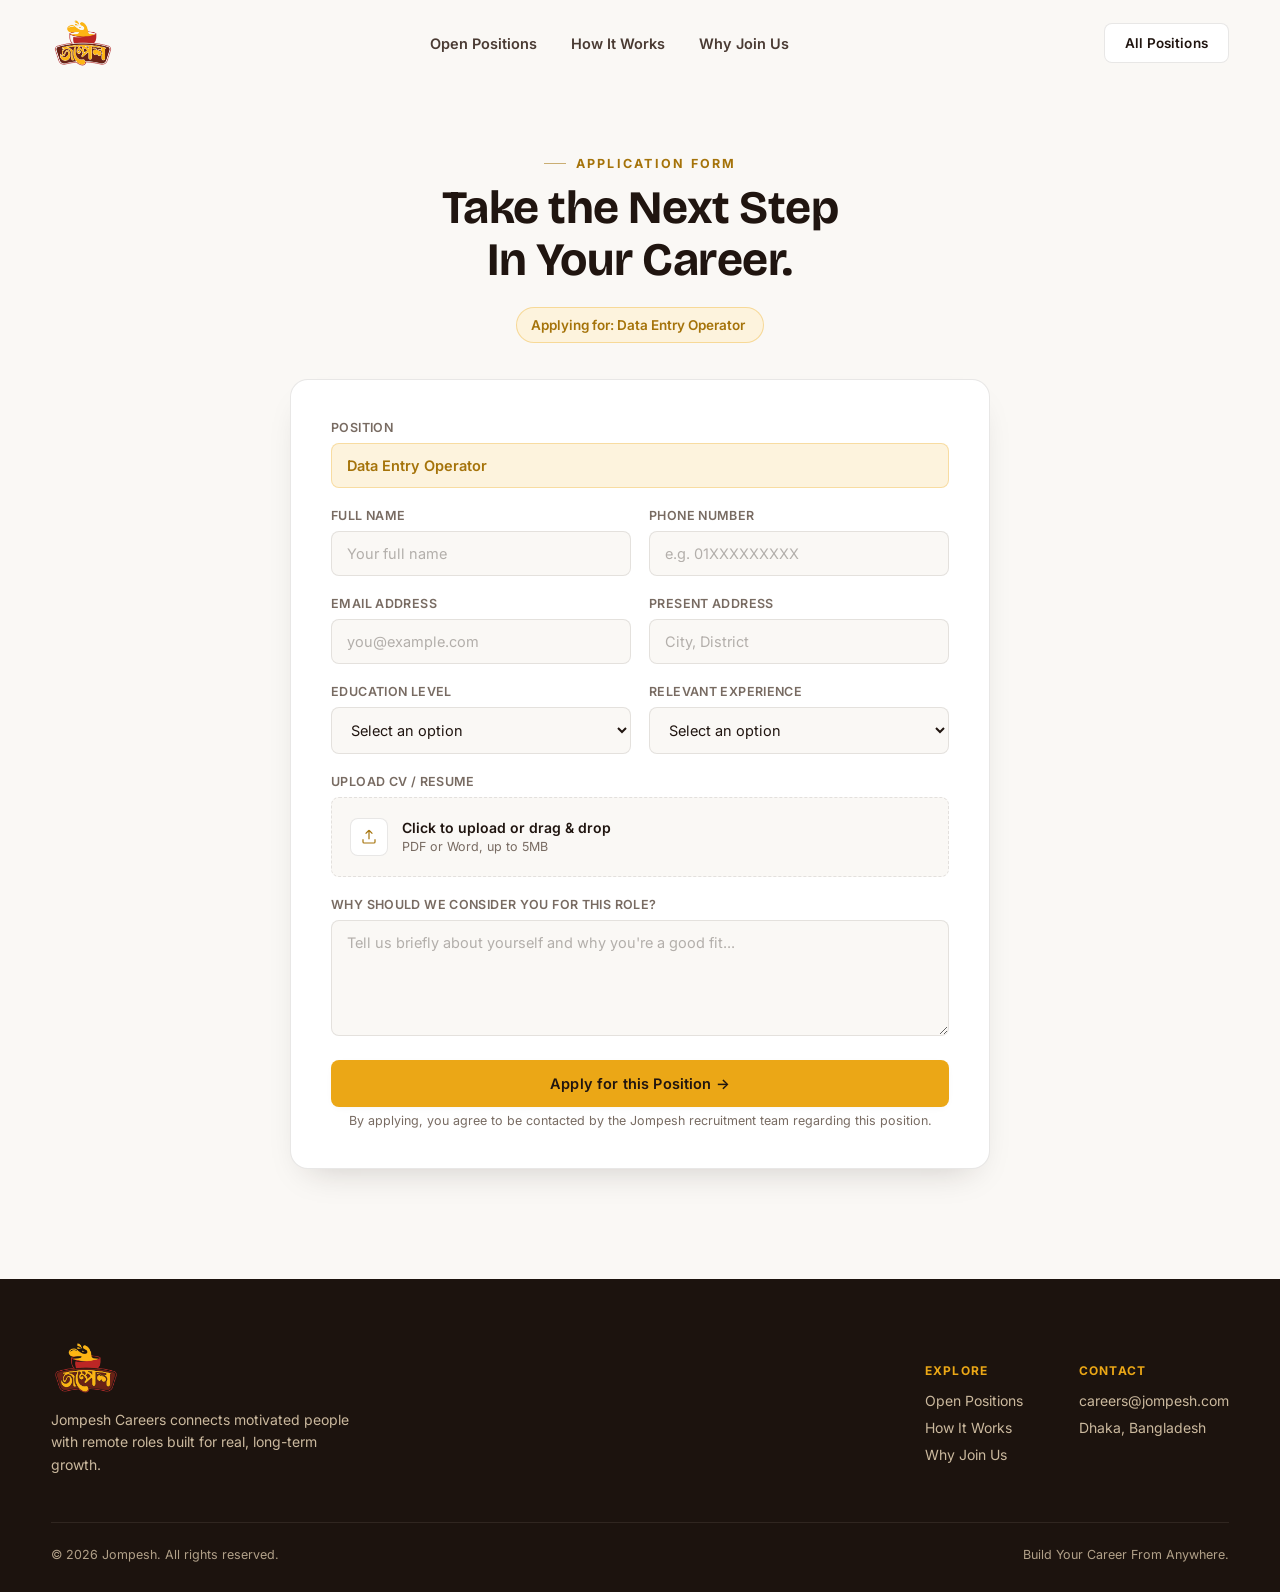
==== apply.html @ d36eb646 "Add files via upload" ====
<!DOCTYPE html>
<html lang="en">
<head>
<meta charset="UTF-8">
<meta name="viewport" content="width=device-width, initial-scale=1.0">
<title>Apply — Jompesh Careers</title>
<meta name="description" content="Submit your application for a remote position at Jompesh.">
<link rel="icon" href="assets/logo.png">
<link rel="preconnect" href="https://fonts.googleapis.com">
<link rel="stylesheet" href="styles.css">
</head>
<body>

<div class="scene-bg">
  <div class="glow-orb gold"></div>
  <div class="glow-orb burgundy"></div>
  <div class="glow-orb brown"></div>
</div>

<!-- NAVBAR -->
<header class="navbar" id="navbar">
  <div class="wrap">
    <a href="index.html" class="brand">
      <span class="logo-frame"><img src="assets/logo.png" alt="Jompesh"></span>
    </a>
    <nav class="nav-links">
      <a href="index.html#positions">Open Positions</a>
      <a href="index.html#how-it-works">How It Works</a>
      <a href="index.html#why-us">Why Join Us</a>
    </nav>
    <div class="nav-cta">
      <a href="index.html#positions" class="btn btn-ghost">All Positions</a>
    </div>
    <button class="hamburger" id="hamburgerBtn" aria-label="Open menu">
      <span></span><span></span><span></span>
    </button>
  </div>
</header>

<div class="mobile-menu" id="mobileMenu">
  <a href="index.html#positions">Open Positions</a>
  <a href="index.html#how-it-works">How It Works</a>
  <a href="index.html#why-us">Why Join Us</a>
</div>

<!-- APPLY HERO -->
<section class="apply-hero">
  <div class="wrap">
    <span class="eyebrow reveal">Application Form</span>
    <h1 class="reveal">Take the Next Step<br>In Your Career.</h1>
    <div class="applying-for reveal" id="applyingForLabel"><span class="dot"></span>Applying for: Data Entry Operator</div>
  </div>
</section>

<!-- FORM -->
<section>
  <div class="wrap">
    <form class="form-shell reveal" id="applyForm" novalidate>

      <div class="field readonly">
        <label for="positionField">Position</label>
        <input type="text" id="positionField" readonly>
      </div>

      <div class="form-row">
        <div class="field">
          <label for="fullName">Full Name</label>
          <input type="text" id="fullName" placeholder="Your full name" required>
          <span class="field-error">Please enter your full name.</span>
        </div>
        <div class="field">
          <label for="phone">Phone Number</label>
          <input type="tel" id="phone" placeholder="e.g. 01XXXXXXXXX" required>
          <span class="field-error">Please enter a valid phone number.</span>
        </div>
      </div>

      <div class="form-row">
        <div class="field">
          <label for="email">Email Address</label>
          <input type="email" id="email" placeholder="you@example.com" required>
          <span class="field-error">Please enter a valid email address.</span>
        </div>
        <div class="field">
          <label for="address">Present Address</label>
          <input type="text" id="address" placeholder="City, District" required>
          <span class="field-error">Please enter your address.</span>
        </div>
      </div>

      <div class="form-row">
        <div class="field">
          <label for="education">Education Level</label>
          <select id="education" required>
            <option value="">Select an option</option>
            <option>SSC</option>
            <option>HSC</option>
            <option>Bachelor's Degree</option>
            <option>Master's Degree</option>
            <option>Other</option>
          </select>
          <span class="field-error">Please select your education level.</span>
        </div>
        <div class="field">
          <label for="experience">Relevant Experience</label>
          <select id="experience" required>
            <option value="">Select an option</option>
            <option>No Experience</option>
            <option>Less than 1 Year</option>
            <option>1–2 Years</option>
            <option>2+ Years</option>
          </select>
          <span class="field-error">Please select your experience level.</span>
        </div>
      </div>

      <div class="field">
        <label for="resume">Upload CV / Resume</label>
        <div class="upload-zone" id="uploadZone">
          <input type="file" id="resume" name="resume" accept=".pdf,.doc,.docx" required>
          <div class="upload-zone-inner">
            <span class="upload-icon">
              <svg width="18" height="18" viewBox="0 0 24 24" fill="none" stroke="currentColor" stroke-width="1.6"><path d="M12 15V3M12 3L7.5 7.5M12 3l4.5 4.5"/><path d="M4 15v3.5A1.5 1.5 0 0 0 5.5 20h13a1.5 1.5 0 0 0 1.5-1.5V15"/></svg>
            </span>
            <div class="upload-copy">
              <span class="upload-title">Click to upload or drag &amp; drop</span>
              <span class="upload-hint">PDF or Word, up to 5MB</span>
            </div>
            <span class="upload-filename" id="resumeFileName"></span>
          </div>
        </div>
        <span class="field-error" id="resumeError">Please upload your CV as a PDF or Word file (max 5MB).</span>
      </div>

      <div class="field">
        <label for="message">Why should we consider you for this role?</label>
        <textarea id="message" placeholder="Tell us briefly about yourself and why you're a good fit..." required></textarea>
        <span class="field-error">Please share a short message.</span>
      </div>

      <button type="submit" class="btn btn-primary btn-block">Apply for this Position →</button>
      <p class="form-foot">By applying, you agree to be contacted by the Jompesh recruitment team regarding this position.</p>
    </form>
  </div>
</section>

<!-- FOOTER -->
<footer>
  <div class="wrap">
    <div class="footer-top">
      <div class="footer-brand">
        <span class="logo-frame"><img src="assets/logo.png" alt="Jompesh"></span>
        <p>Jompesh Careers connects motivated people with remote roles built for real, long-term growth.</p>
      </div>
      <div class="footer-cols">
        <div class="footer-col">
          <h5>Explore</h5>
          <a href="index.html#positions">Open Positions</a>
          <a href="index.html#how-it-works">How It Works</a>
          <a href="index.html#why-us">Why Join Us</a>
        </div>
        <div class="footer-col">
          <h5>Contact</h5>
          <p>careers@jompesh.com</p>
          <p>Dhaka, Bangladesh</p>
        </div>
      </div>
    </div>
    <div class="footer-bottom">
      <span>© 2026 Jompesh. All rights reserved.</span>
      <span>Build Your Career From Anywhere.</span>
    </div>
  </div>
</footer>

<script src="script.js"></script>
</body>
</html>
---- styles.css ----
/* ============================================================
   Jompesh Careers — Design Tokens
   ============================================================ */
@import url('https://fonts.googleapis.com/css2?family=Bricolage+Grotesque:opsz,wght@12..96,400;12..96,500;12..96,600;12..96,700;12..96,800&family=Inter:wght@400;500;600;700&display=swap');

:root{
  /* Core palette — restrained, drawn from the Jompesh logo */
  --gold: #eba716;
  --gold-deep: #a5730a;
  --gold-tint: #fdf3dd;
  --burgundy: #bc2625;
  --burgundy-deep: #8f1c1b;
  --ink: #201510;
  --ink-soft: #4a3b33;
  --muted: #786b62;
  --paper: #faf8f5;
  --surface: #ffffff;
  --line: rgba(32,21,16,.10);
  --line-soft: rgba(32,21,16,.06);
  --footer-bg: #1c130e;
  --footer-line: rgba(247,238,221,.10);
  --footer-text: #cbb99e;

  --font-display: 'Bricolage Grotesque', 'Inter', sans-serif;
  --font-body: 'Inter', sans-serif;

  --radius-sm: 8px;
  --radius-md: 12px;
  --radius-lg: 18px;

  --shadow-sm: 0 2px 10px -4px rgba(32,21,16,.08);
  --shadow-md: 0 16px 34px -18px rgba(32,21,16,.22);
  --shadow-lg: 0 30px 70px -30px rgba(32,21,16,.28);

  --ease: cubic-bezier(.22,1,.36,1);
}

*{ box-sizing: border-box; }
html{ scroll-behavior: smooth; }

body{
  margin: 0;
  background: var(--paper);
  color: var(--ink);
  font-family: var(--font-body);
  -webkit-font-smoothing: antialiased;
  overflow-x: hidden;
}

img{ max-width: 100%; display: block; }
a{ color: inherit; text-decoration: none; }
button{ font-family: inherit; cursor: pointer; }
ul{ list-style: none; margin: 0; padding: 0; }

::selection{ background: var(--gold); color: var(--ink); }

@media (prefers-reduced-motion: reduce){
  *{ animation-duration: 0.01ms !important; animation-iteration-count: 1 !important; transition-duration: 0.01ms !important; scroll-behavior: auto !important; }
}

/* ============================================================
   Ambient background — kept intentionally quiet
   ============================================================ */
.scene-bg{ display: none; }

/* ============================================================
   Layout helpers
   ============================================================ */
.wrap{
  width: min(1180px, 92%);
  margin-inline: auto;
}
section{ position: relative; }
.eyebrow{
  display: inline-flex;
  align-items: center;
  gap: 10px;
  font-family: var(--font-body);
  font-size: 12.5px;
  font-weight: 700;
  letter-spacing: .18em;
  text-transform: uppercase;
  color: var(--gold-deep);
}
.eyebrow::before{
  content: "";
  width: 22px; height: 1px;
  background: var(--gold-deep);
  opacity: .55;
}
h1,h2,h3,h4{
  font-family: var(--font-display);
  font-weight: 700;
  line-height: 1.12;
  margin: 0;
  letter-spacing: -.01em;
  color: var(--ink);
}
p{ margin: 0; }
.text-muted{ color: var(--muted); }

.reveal{
  opacity: 0;
  transform: translateY(14px);
  transition: opacity .6s var(--ease), transform .6s var(--ease);
}
.reveal.is-visible{ opacity: 1; transform: translateY(0); }

/* ============================================================
   Buttons
   ============================================================ */
.btn{
  position: relative;
  display: inline-flex;
  align-items: center;
  justify-content: center;
  gap: 10px;
  padding: 14px 26px;
  border-radius: var(--radius-sm);
  font-family: var(--font-body);
  font-weight: 600;
  font-size: 14.5px;
  letter-spacing: .01em;
  border: 1px solid transparent;
  transition: transform .3s var(--ease), box-shadow .3s var(--ease), background .3s var(--ease), border-color .3s var(--ease), color .3s var(--ease);
  white-space: nowrap;
}
.btn-primary{
  background: var(--gold);
  color: var(--ink);
  box-shadow: var(--shadow-sm);
}
.btn-primary:hover{
  background: var(--gold-deep);
  color: #fff;
  transform: translateY(-2px);
  box-shadow: var(--shadow-md);
}
.btn-ghost{
  background: var(--surface);
  color: var(--ink);
  border-color: var(--line);
}
.btn-ghost:hover{
  border-color: var(--ink);
  transform: translateY(-2px);
  box-shadow: var(--shadow-sm);
}
.btn-block{ width: 100%; }
.btn[disabled]{ opacity: .6; cursor: not-allowed; transform: none !important; }

/* ============================================================
   Navbar
   ============================================================ */
.navbar{
  position: fixed;
  top: 0; left: 0; right: 0;
  z-index: 100;
  padding: 20px 0;
  background: rgba(250,248,245,.9);
  backdrop-filter: blur(10px) saturate(140%);
  border-bottom: 1px solid transparent;
  transition: padding .35s var(--ease), border-color .35s var(--ease), box-shadow .35s var(--ease);
}
.navbar.scrolled{
  padding: 12px 0;
  border-bottom: 1px solid var(--line);
  box-shadow: var(--shadow-sm);
}
.navbar .wrap{
  display: flex;
  align-items: center;
  justify-content: space-between;
}
.brand{
  display: flex;
  align-items: center;
  gap: 12px;
}
.brand .logo-frame{
  display: flex;
  align-items: center;
}
.brand .logo-frame img{ height: 46px; width: auto; display: block; object-fit: contain; }

.nav-links{
  display: flex;
  align-items: center;
  gap: 34px;
}
.nav-links a{
  font-size: 14.5px;
  font-weight: 600;
  color: var(--ink-soft);
  transition: color .25s var(--ease);
  position: relative;
}
.nav-links a:hover{ color: var(--ink); }
.nav-cta{ display: flex; align-items: center; gap: 14px; }
.nav-cta .btn{ padding: 11px 20px; font-size: 13.5px; }

.hamburger{
  display: none;
  flex-direction: column;
  gap: 5px;
  background: none;
  border: none;
  padding: 8px;
}
.hamburger span{
  width: 22px; height: 2px;
  background: var(--ink);
  border-radius: 2px;
  transition: transform .3s var(--ease), opacity .3s var(--ease);
}
.mobile-menu{
  position: fixed;
  inset: 0;
  z-index: 99;
  background: rgba(250,248,245,.98);
  display: flex;
  flex-direction: column;
  align-items: center;
  justify-content: center;
  gap: 28px;
  opacity: 0;
  pointer-events: none;
  transition: opacity .3s var(--ease);
}
.mobile-menu.open{ opacity: 1; pointer-events: auto; }
.mobile-menu a{ font-size: 21px; font-weight: 700; font-family: var(--font-display); color: var(--ink); }
.mobile-menu .btn{ margin-top: 6px; }

/* ============================================================
   Hero
   ============================================================ */
.hero{
  min-height: 92svh;
  display: flex;
  align-items: center;
  padding: 140px 0 80px;
  position: relative;
}
.hero::before{
  content: "";
  position: absolute;
  top: -10%; left: 50%;
  width: 1100px; height: 640px;
  transform: translateX(-50%);
  background: radial-gradient(ellipse at center, rgba(235,167,22,.10), transparent 68%);
  pointer-events: none;
  z-index: -1;
}
.hero-inner{
  display: grid;
  place-items: center;
  text-align: center;
  gap: 24px;
}
.hero h1{
  font-size: clamp(2.4rem, 5.6vw, 4.4rem);
  max-width: 17ch;
}
.hero h1 .accent{ color: var(--gold-deep); }
.hero-sub{
  max-width: 56ch;
  font-size: 17px;
  line-height: 1.65;
  color: var(--muted);
}
.hero-actions{
  display: flex;
  gap: 14px;
  flex-wrap: wrap;
  justify-content: center;
  margin-top: 6px;
}
.hero-stats{
  display: flex;
  gap: 46px;
  margin-top: 44px;
  flex-wrap: wrap;
  justify-content: center;
}
.hero-stats .stat{ text-align: center; }
.hero-stats .stat b{
  display: block;
  font-family: var(--font-display);
  font-size: 24px;
  color: var(--ink);
}
.hero-stats .stat span{
  font-size: 12px;
  letter-spacing: .06em;
  text-transform: uppercase;
  color: var(--muted);
}
.scroll-cue{
  position: absolute;
  bottom: 26px; left: 50%;
  transform: translateX(-50%);
  width: 24px; height: 38px;
  border: 1.5px solid var(--line);
  border-radius: 20px;
  display: flex;
  justify-content: center;
  padding-top: 7px;
}
.scroll-cue::after{
  content: "";
  width: 4px; height: 8px;
  border-radius: 3px;
  background: var(--gold-deep);
  animation: scrollCue 1.8s ease-in-out infinite;
}
@keyframes scrollCue{
  0%{ opacity: 1; transform: translateY(0); }
  70%{ opacity: 0; transform: translateY(10px); }
  100%{ opacity: 0; transform: translateY(0); }
}

/* ============================================================
   Section heading
   ============================================================ */
.section-head{
  display: flex;
  align-items: flex-end;
  justify-content: space-between;
  gap: 30px;
  margin-bottom: 44px;
  flex-wrap: wrap;
}
.section-head h2{ font-size: clamp(1.8rem, 3.1vw, 2.5rem); margin-top: 12px; }
.section-head p{ max-width: 46ch; color: var(--muted); font-size: 15px; }
.section-pad{ padding: 96px 0; }

/* ============================================================
   Job cards
   ============================================================ */
.jobs-grid{
  display: grid;
  grid-template-columns: repeat(2, 1fr);
  gap: 22px;
}
.job-card{
  position: relative;
  border-radius: var(--radius-lg);
  padding: 30px 28px 28px;
  background: var(--surface);
  border: 1px solid var(--line);
  overflow: hidden;
  transition: transform .35s var(--ease), border-color .35s var(--ease), box-shadow .35s var(--ease);
}
.job-card:hover{
  transform: translateY(-4px);
  border-color: rgba(235,167,22,.4);
  box-shadow: var(--shadow-md);
}
.job-card.burgundy-accent:hover{ border-color: rgba(188,38,37,.4); }
.job-card-top{
  display: flex;
  align-items: center;
  justify-content: space-between;
  margin-bottom: 20px;
}
.badge{
  display: inline-flex;
  align-items: center;
  gap: 6px;
  font-size: 11px;
  font-weight: 700;
  letter-spacing: .1em;
  padding: 6px 12px;
  border-radius: 999px;
  background: var(--gold-tint);
  border: 1px solid rgba(235,167,22,.35);
  color: var(--gold-deep);
}
.badge::before{
  content: "";
  width: 6px; height: 6px;
  border-radius: 50%;
  background: var(--gold-deep);
}
.job-icon{
  width: 44px; height: 44px;
  border-radius: var(--radius-sm);
  display: grid;
  place-items: center;
  background: var(--paper);
  border: 1px solid var(--line);
  color: var(--ink-soft);
}
.job-card h3{
  font-size: 22px;
  margin-bottom: 6px;
}
.job-meta{
  display: flex;
  gap: 18px;
  flex-wrap: wrap;
  margin: 12px 0 16px;
  font-size: 13.5px;
  color: var(--muted);
}
.job-meta span{ display: flex; align-items: center; gap: 7px; }
.job-meta strong{ color: var(--ink); }
.job-desc{
  font-size: 14.5px;
  line-height: 1.62;
  color: var(--muted);
  margin-bottom: 22px;
}
.job-card-actions{
  display: flex;
  gap: 12px;
}
.job-card-actions .btn{ padding: 12px 18px; font-size: 13.5px; flex: 1; }

/* ============================================================
   Why join us
   ============================================================ */
.why-grid{
  display: grid;
  grid-template-columns: repeat(4, 1fr);
  gap: 20px;
}
.why-card{
  padding: 28px 22px;
  border-radius: var(--radius-md);
  background: var(--surface);
  border: 1px solid var(--line);
  transition: border-color .3s var(--ease), transform .3s var(--ease), box-shadow .3s var(--ease);
}
.why-card:hover{
  transform: translateY(-4px);
  border-color: rgba(235,167,22,.4);
  box-shadow: var(--shadow-sm);
}
.why-icon{
  width: 38px; height: 38px;
  margin-bottom: 18px;
  color: var(--gold-deep);
}
.why-card h4{ font-size: 16px; margin-bottom: 8px; letter-spacing: .01em; }
.why-card p{ font-size: 13.5px; color: var(--muted); line-height: 1.6; }

/* ============================================================
   Process timeline
   ============================================================ */
.timeline{
  display: grid;
  grid-template-columns: repeat(4, 1fr);
  gap: 0;
  position: relative;
  margin-top: 26px;
}
.timeline::before{
  content: "";
  position: absolute;
  top: 25px; left: 6%; right: 6%;
  height: 1px;
  background: var(--line);
}
.tl-step{
  padding: 0 18px;
  text-align: left;
  position: relative;
}
.tl-num{
  width: 52px; height: 52px;
  border-radius: 50%;
  display: grid;
  place-items: center;
  font-family: var(--font-display);
  font-weight: 700;
  font-size: 17px;
  color: var(--ink);
  background: var(--gold);
  box-shadow: 0 0 0 6px var(--paper);
  margin-bottom: 20px;
  position: relative;
  z-index: 2;
}
.tl-step h4{ font-size: 16px; margin-bottom: 8px; }
.tl-step p{ font-size: 13.5px; color: var(--muted); line-height: 1.6; }

/* ============================================================
   Footer
   ============================================================ */
footer{
  padding: 64px 0 30px;
  margin-top: 30px;
  background: var(--footer-bg);
  color: var(--footer-text);
}
.footer-top{
  display: flex;
  justify-content: space-between;
  gap: 40px;
  flex-wrap: wrap;
  margin-bottom: 46px;
}
.footer-brand .logo-frame{
  display: inline-flex;
  margin-bottom: 16px;
}
.footer-brand .logo-frame img{ height: 50px; width: auto; object-fit: contain; }
.footer-brand p{ color: var(--footer-text); font-size: 14px; max-width: 34ch; line-height: 1.6; }
.footer-cols{ display: flex; gap: 56px; flex-wrap: wrap; }
.footer-col h5{
  font-size: 12px;
  letter-spacing: .1em;
  text-transform: uppercase;
  color: var(--gold);
  margin-bottom: 14px;
  font-weight: 700;
}
.footer-col a, .footer-col p{
  display: block;
  font-size: 14px;
  color: var(--footer-text);
  margin-bottom: 10px;
  transition: color .25s var(--ease);
}
.footer-col a:hover{ color: var(--gold); }
.footer-bottom{
  display: flex;
  justify-content: space-between;
  gap: 16px;
  flex-wrap: wrap;
  padding-top: 24px;
  border-top: 1px solid var(--footer-line);
  font-size: 12.5px;
  color: var(--footer-text);
  opacity: .85;
}

/* ============================================================
   Job details modal
   ============================================================ */
.modal-overlay{
  position: fixed;
  inset: 0;
  z-index: 200;
  background: rgba(20,13,9,.5);
  backdrop-filter: blur(4px);
  display: flex;
  align-items: flex-start;
  justify-content: center;
  padding: 5vh 20px;
  opacity: 0;
  pointer-events: none;
  transition: opacity .3s var(--ease);
  overflow-y: auto;
}
.modal-overlay.open{ opacity: 1; pointer-events: auto; }
.modal-panel{
  width: min(740px, 100%);
  border-radius: var(--radius-lg);
  background: var(--surface);
  border: 1px solid var(--line);
  box-shadow: var(--shadow-lg);
  position: relative;
  overflow: hidden;
  transform: translateY(20px) scale(.98);
  transition: transform .4s var(--ease);
  margin-bottom: 5vh;
}
.modal-overlay.open .modal-panel{ transform: translateY(0) scale(1); }
.modal-close{
  position: absolute;
  top: 20px; right: 20px;
  width: 36px; height: 36px;
  border-radius: 50%;
  border: 1px solid var(--line);
  background: var(--paper);
  color: var(--ink);
  display: grid;
  place-items: center;
  z-index: 3;
  transition: border-color .25s var(--ease), transform .25s var(--ease);
}
.modal-close:hover{ border-color: var(--ink); transform: rotate(90deg); }
.modal-body{ position: relative; z-index: 1; padding: 44px 40px 40px; }
.modal-body .eyebrow{ margin-bottom: 14px; }
.modal-body h2{ font-size: clamp(1.6rem, 3.2vw, 2.1rem); margin-bottom: 24px; max-width: 22ch; }
.info-grid{
  display: grid;
  grid-template-columns: repeat(3, 1fr);
  gap: 12px;
  margin-bottom: 32px;
}
.info-card{
  padding: 15px 16px;
  border-radius: var(--radius-sm);
  background: var(--paper);
  border: 1px solid var(--line);
}
.info-card span{
  display: block;
  font-size: 11px;
  letter-spacing: .06em;
  text-transform: uppercase;
  color: var(--muted);
  margin-bottom: 6px;
}
.info-card b{ font-size: 14.5px; font-family: var(--font-display); color: var(--ink); }
.modal-desc h4{
  font-size: 12.5px;
  letter-spacing: .08em;
  text-transform: uppercase;
  color: var(--gold-deep);
  margin: 24px 0 12px;
}
.modal-desc p{ font-size: 14.5px; line-height: 1.72; color: var(--ink-soft); margin-bottom: 6px; }
.modal-desc ul{ margin-top: 6px; }
.modal-desc li{
  font-size: 14.5px;
  line-height: 1.7;
  color: var(--ink-soft);
  padding-left: 20px;
  position: relative;
  margin-bottom: 8px;
}
.modal-desc li::before{
  content: "";
  position: absolute; left: 0; top: 9px;
  width: 6px; height: 6px;
  border-radius: 50%;
  background: var(--gold);
}
.modal-apply{
  margin-top: 32px;
  width: 100%;
  padding: 17px;
  font-size: 15px;
}

body.modal-locked{ overflow: hidden; }

/* ============================================================
   Application form page
   ============================================================ */
.apply-hero{ padding: 148px 0 36px; text-align: center; }
.apply-hero h1{ font-size: clamp(2rem, 4.1vw, 2.9rem); margin-top: 12px; }
.applying-for{
  display: inline-flex;
  align-items: center;
  gap: 10px;
  margin-top: 20px;
  padding: 9px 18px 9px 14px;
  border-radius: 999px;
  background: var(--gold-tint);
  border: 1px solid rgba(235,167,22,.35);
  font-size: 13.5px;
  font-weight: 600;
  color: var(--gold-deep);
}
.applying-for .dot{
  width: 7px; height: 7px; border-radius: 50%; background: var(--gold-deep);
}

.form-shell{
  max-width: 700px;
  margin: 0 auto 110px;
  padding: 40px;
  border-radius: var(--radius-lg);
  background: var(--surface);
  border: 1px solid var(--line);
  box-shadow: var(--shadow-md);
}
.form-row{ display: grid; grid-template-columns: 1fr 1fr; gap: 18px; }
.field{ margin-bottom: 20px; }
.field label{
  display: block;
  font-size: 12.5px;
  font-weight: 600;
  letter-spacing: .03em;
  text-transform: uppercase;
  color: var(--muted);
  margin-bottom: 8px;
}
.field input,
.field select,
.field textarea{
  width: 100%;
  padding: 13px 15px;
  border-radius: var(--radius-sm);
  border: 1px solid var(--line);
  background: var(--paper);
  color: var(--ink);
  font-family: var(--font-body);
  font-size: 14.5px;
  transition: border-color .25s var(--ease), box-shadow .25s var(--ease), background .25s var(--ease);
}
.field input::placeholder, .field textarea::placeholder{ color: rgba(32,21,16,.32); }
.field input:focus, .field select:focus, .field textarea:focus{
  outline: none;
  border-color: var(--gold-deep);
  background: var(--surface);
  box-shadow: 0 0 0 3px rgba(235,167,22,.16);
}
.field textarea{ resize: vertical; min-height: 116px; }
.field.readonly input{
  color: var(--gold-deep);
  font-weight: 600;
  background: var(--gold-tint);
  border-color: rgba(235,167,22,.3);
  cursor: not-allowed;
}
.field-error{
  display: none;
  font-size: 12.5px;
  color: var(--burgundy);
  margin-top: 7px;
  font-weight: 600;
}

/* ============================================================
   CV / resume upload
   ============================================================ */
.upload-zone{
  position: relative;
  border: 1.5px dashed var(--line);
  border-radius: var(--radius-sm);
  background: var(--paper);
  padding: 20px 18px;
  transition: border-color .25s var(--ease), background .25s var(--ease), box-shadow .25s var(--ease);
}
.upload-zone:hover{ border-color: var(--gold-deep); }
.upload-zone.dragover{
  border-color: var(--gold-deep);
  background: var(--gold-tint);
  box-shadow: 0 0 0 3px rgba(235,167,22,.16);
}
.upload-zone.has-file{
  border-style: solid;
  border-color: rgba(235,167,22,.4);
  background: var(--surface);
}
.upload-zone input[type="file"]{
  position: absolute;
  inset: 0;
  width: 100%;
  height: 100%;
  opacity: 0;
  cursor: pointer;
}
.upload-zone-inner{
  display: flex;
  align-items: center;
  gap: 14px;
  pointer-events: none;
}
.upload-icon{
  flex-shrink: 0;
  width: 38px; height: 38px;
  border-radius: var(--radius-sm);
  display: grid;
  place-items: center;
  background: var(--surface);
  border: 1px solid var(--line);
  color: var(--gold-deep);
}
.upload-zone.has-file .upload-icon{ background: var(--gold-tint); border-color: rgba(235,167,22,.35); }
.upload-copy{
  display: flex;
  flex-direction: column;
  gap: 3px;
  min-width: 0;
}
.upload-title{ font-size: 14px; font-weight: 600; color: var(--ink); }
.upload-hint{ font-size: 12.5px; color: var(--muted); }
.upload-filename{
  margin-left: auto;
  max-width: 46%;
  font-size: 13px;
  font-weight: 600;
  color: var(--gold-deep);
  white-space: nowrap;
  overflow: hidden;
  text-overflow: ellipsis;
}
.field.invalid .upload-zone{
  border-style: solid;
  border-color: var(--burgundy);
  box-shadow: 0 0 0 3px rgba(188,38,37,.14);
}
.field.invalid input, .field.invalid select, .field.invalid textarea{
  border-color: var(--burgundy);
  box-shadow: 0 0 0 3px rgba(188,38,37,.14);
}
.field.invalid .field-error{ display: block; }
.form-foot{
  margin-top: 6px;
  font-size: 12.5px;
  color: var(--muted);
  text-align: center;
}
.form-foot a{ color: var(--gold-deep); font-weight: 600; }

/* ============================================================
   Responsive
   ============================================================ */
@media (max-width: 980px){
  .jobs-grid{ grid-template-columns: 1fr; }
  .why-grid{ grid-template-columns: repeat(2, 1fr); }
  .timeline{ grid-template-columns: 1fr; gap: 30px; }
  .timeline::before{ display: none; }
  .info-grid{ grid-template-columns: repeat(2, 1fr); }
}
@media (max-width: 760px){
  .nav-links, .nav-cta .btn-ghost{ display: none; }
  .hamburger{ display: flex; }
  .why-grid{ grid-template-columns: 1fr; }
  .form-row{ grid-template-columns: 1fr; }
  .modal-body{ padding: 32px 20px 26px; }
  .info-grid{ grid-template-columns: 1fr 1fr; }
  .form-shell{ padding: 26px 20px; }
  .footer-top{ flex-direction: column; }
  .footer-cols{ gap: 32px; }
  .brand .logo-frame img{ height: 38px; }
}
@media (max-width: 420px){
  .brand .logo-frame img{ height: 34px; }
  .hero-stats{ gap: 30px; }
}
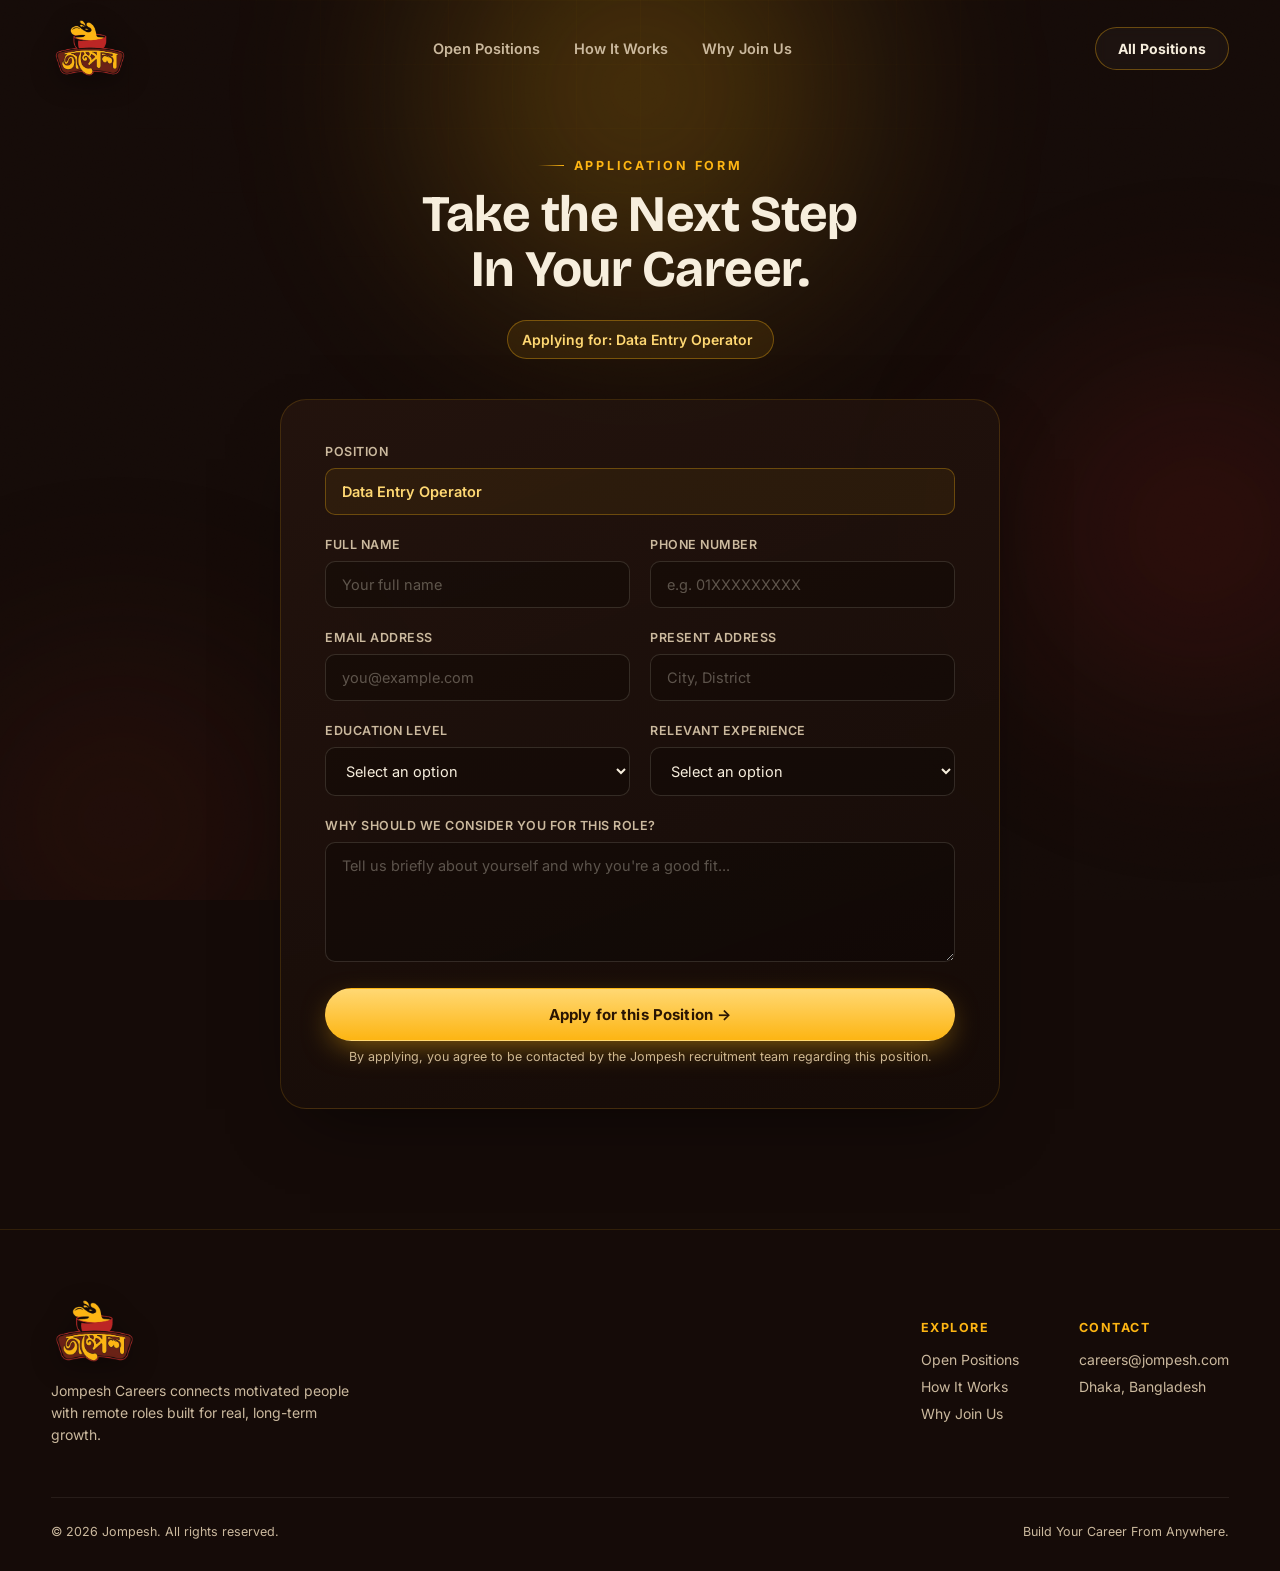
==== commit f945ffc8: "Add files via upload" ====
--- a/apply.html
+++ b/apply.html
@@ -115,24 +115,6 @@
       </div>
 
       <div class="field">
-        <label for="resume">Upload CV / Resume</label>
-        <div class="upload-zone" id="uploadZone">
-          <input type="file" id="resume" name="resume" accept=".pdf,.doc,.docx" required>
-          <div class="upload-zone-inner">
-            <span class="upload-icon">
-              <svg width="18" height="18" viewBox="0 0 24 24" fill="none" stroke="currentColor" stroke-width="1.6"><path d="M12 15V3M12 3L7.5 7.5M12 3l4.5 4.5"/><path d="M4 15v3.5A1.5 1.5 0 0 0 5.5 20h13a1.5 1.5 0 0 0 1.5-1.5V15"/></svg>
-            </span>
-            <div class="upload-copy">
-              <span class="upload-title">Click to upload or drag &amp; drop</span>
-              <span class="upload-hint">PDF or Word, up to 5MB</span>
-            </div>
-            <span class="upload-filename" id="resumeFileName"></span>
-          </div>
-        </div>
-        <span class="field-error" id="resumeError">Please upload your CV as a PDF or Word file (max 5MB).</span>
-      </div>
-
-      <div class="field">
         <label for="message">Why should we consider you for this role?</label>
         <textarea id="message" placeholder="Tell us briefly about yourself and why you're a good fit..." required></textarea>
         <span class="field-error">Please share a short message.</span>
--- a/styles.css
+++ b/styles.css
@@ -4,33 +4,25 @@
 @import url('https://fonts.googleapis.com/css2?family=Bricolage+Grotesque:opsz,wght@12..96,400;12..96,500;12..96,600;12..96,700;12..96,800&family=Inter:wght@400;500;600;700&display=swap');
 
 :root{
-  /* Core palette — restrained, drawn from the Jompesh logo */
-  --gold: #eba716;
-  --gold-deep: #a5730a;
-  --gold-tint: #fdf3dd;
+  /* Core palette — sampled directly from the Jompesh logo */
+  --gold: #fdb513;
+  --gold-soft: #ffd873;
+  --gold-dim: #b9860f;
   --burgundy: #bc2625;
-  --burgundy-deep: #8f1c1b;
-  --ink: #201510;
-  --ink-soft: #4a3b33;
-  --muted: #786b62;
-  --paper: #faf8f5;
-  --surface: #ffffff;
-  --line: rgba(32,21,16,.10);
-  --line-soft: rgba(32,21,16,.06);
-  --footer-bg: #1c130e;
-  --footer-line: rgba(247,238,221,.10);
-  --footer-text: #cbb99e;
+  --burgundy-soft: #e0524f;
+  --brown: #6a2216;
+  --brown-deep: #4a1810;
+  --near-black: #150b08;
+  --near-black-2: #1c100a;
+  --cream: #f7eedd;
+  --cream-dim: #cbb99e;
 
   --font-display: 'Bricolage Grotesque', 'Inter', sans-serif;
   --font-body: 'Inter', sans-serif;
 
-  --radius-sm: 8px;
-  --radius-md: 12px;
-  --radius-lg: 18px;
-
-  --shadow-sm: 0 2px 10px -4px rgba(32,21,16,.08);
-  --shadow-md: 0 16px 34px -18px rgba(32,21,16,.22);
-  --shadow-lg: 0 30px 70px -30px rgba(32,21,16,.28);
+  --radius-sm: 10px;
+  --radius-md: 16px;
+  --radius-lg: 26px;
 
   --ease: cubic-bezier(.22,1,.36,1);
 }
@@ -40,8 +32,8 @@
 
 body{
   margin: 0;
-  background: var(--paper);
-  color: var(--ink);
+  background: var(--near-black);
+  color: var(--cream);
   font-family: var(--font-body);
   -webkit-font-smoothing: antialiased;
   overflow-x: hidden;
@@ -52,16 +44,82 @@
 button{ font-family: inherit; cursor: pointer; }
 ul{ list-style: none; margin: 0; padding: 0; }
 
-::selection{ background: var(--gold); color: var(--ink); }
+::selection{ background: var(--gold); color: var(--near-black); }
 
 @media (prefers-reduced-motion: reduce){
   *{ animation-duration: 0.01ms !important; animation-iteration-count: 1 !important; transition-duration: 0.01ms !important; scroll-behavior: auto !important; }
 }
 
 /* ============================================================
-   Ambient background — kept intentionally quiet
-   ============================================================ */
-.scene-bg{ display: none; }
+   Ambient cinematic background — shared across the site
+   ============================================================ */
+.scene-bg{
+  position: fixed;
+  inset: 0;
+  z-index: -3;
+  background: var(--near-black);
+  overflow: hidden;
+}
+.scene-bg::before{
+  /* grain */
+  content: "";
+  position: absolute;
+  inset: -20%;
+  opacity: .05;
+  mix-blend-mode: overlay;
+  background-image: url("data:image/svg+xml;utf8,<svg xmlns='http://www.w3.org/2000/svg' width='160' height='160'><filter id='n'><feTurbulence type='fractalNoise' baseFrequency='0.9' numOctaves='2' stitchTiles='stitch'/></filter><rect width='100%25' height='100%25' filter='url(%23n)'/></svg>");
+  background-size: 220px;
+}
+.scene-bg::after{
+  content: "";
+  position: absolute;
+  inset: 0;
+  background-image:
+    linear-gradient(rgba(253,181,19,.05) 1px, transparent 1px),
+    linear-gradient(90deg, rgba(253,181,19,.05) 1px, transparent 1px);
+  background-size: 64px 64px;
+  -webkit-mask-image: radial-gradient(ellipse 70% 55% at 50% 0%, #000 0%, transparent 70%);
+          mask-image: radial-gradient(ellipse 70% 55% at 50% 0%, #000 0%, transparent 70%);
+  opacity: .5;
+}
+.glow-orb{
+  position: absolute;
+  border-radius: 50%;
+  filter: blur(90px);
+  opacity: .55;
+  will-change: transform;
+}
+.glow-orb.gold{
+  width: 620px; height: 620px;
+  top: -220px; left: 50%;
+  transform: translateX(-50%);
+  background: radial-gradient(circle, rgba(253,181,19,.55), transparent 70%);
+  animation: driftGold 22s ease-in-out infinite;
+}
+.glow-orb.burgundy{
+  width: 520px; height: 520px;
+  top: 30%; right: -180px;
+  background: radial-gradient(circle, rgba(188,38,37,.4), transparent 70%);
+  animation: driftBurgundy 26s ease-in-out infinite;
+}
+.glow-orb.brown{
+  width: 480px; height: 480px;
+  bottom: -160px; left: -120px;
+  background: radial-gradient(circle, rgba(106,34,22,.5), transparent 70%);
+  animation: driftBrown 30s ease-in-out infinite;
+}
+@keyframes driftGold{
+  0%,100%{ transform: translate(-50%,0) scale(1); }
+  50%{ transform: translate(-46%,40px) scale(1.08); }
+}
+@keyframes driftBurgundy{
+  0%,100%{ transform: translate(0,0) scale(1); }
+  50%{ transform: translate(-30px,-30px) scale(1.06); }
+}
+@keyframes driftBrown{
+  0%,100%{ transform: translate(0,0) scale(1); }
+  50%{ transform: translate(30px,-20px) scale(1.05); }
+}
 
 /* ============================================================
    Layout helpers
@@ -78,31 +136,29 @@
   font-family: var(--font-body);
   font-size: 12.5px;
   font-weight: 700;
-  letter-spacing: .18em;
+  letter-spacing: .22em;
   text-transform: uppercase;
-  color: var(--gold-deep);
+  color: var(--gold);
 }
 .eyebrow::before{
   content: "";
-  width: 22px; height: 1px;
-  background: var(--gold-deep);
-  opacity: .55;
+  width: 26px; height: 1px;
+  background: linear-gradient(90deg, transparent, var(--gold));
 }
 h1,h2,h3,h4{
   font-family: var(--font-display);
   font-weight: 700;
-  line-height: 1.12;
+  line-height: 1.08;
   margin: 0;
   letter-spacing: -.01em;
-  color: var(--ink);
 }
 p{ margin: 0; }
-.text-muted{ color: var(--muted); }
+.text-muted{ color: var(--cream-dim); }
 
 .reveal{
   opacity: 0;
-  transform: translateY(14px);
-  transition: opacity .6s var(--ease), transform .6s var(--ease);
+  transform: translateY(26px);
+  transition: opacity .9s var(--ease), transform .9s var(--ease);
 }
 .reveal.is-visible{ opacity: 1; transform: translateY(0); }
 
@@ -115,36 +171,35 @@
   align-items: center;
   justify-content: center;
   gap: 10px;
-  padding: 14px 26px;
-  border-radius: var(--radius-sm);
+  padding: 16px 30px;
+  border-radius: 999px;
   font-family: var(--font-body);
-  font-weight: 600;
-  font-size: 14.5px;
+  font-weight: 700;
+  font-size: 15px;
   letter-spacing: .01em;
   border: 1px solid transparent;
-  transition: transform .3s var(--ease), box-shadow .3s var(--ease), background .3s var(--ease), border-color .3s var(--ease), color .3s var(--ease);
+  transition: transform .35s var(--ease), box-shadow .35s var(--ease), background .35s var(--ease), border-color .35s var(--ease);
   white-space: nowrap;
 }
 .btn-primary{
-  background: var(--gold);
-  color: var(--ink);
-  box-shadow: var(--shadow-sm);
+  background: linear-gradient(180deg, var(--gold-soft), var(--gold));
+  color: #2a1503;
+  box-shadow: 0 10px 30px -8px rgba(253,181,19,.55);
 }
 .btn-primary:hover{
-  background: var(--gold-deep);
-  color: #fff;
-  transform: translateY(-2px);
-  box-shadow: var(--shadow-md);
+  transform: translateY(-3px);
+  box-shadow: 0 16px 38px -8px rgba(253,181,19,.75);
 }
 .btn-ghost{
-  background: var(--surface);
-  color: var(--ink);
-  border-color: var(--line);
+  background: rgba(255,255,255,.03);
+  color: var(--cream);
+  border-color: rgba(253,181,19,.35);
+  backdrop-filter: blur(6px);
 }
 .btn-ghost:hover{
-  border-color: var(--ink);
-  transform: translateY(-2px);
-  box-shadow: var(--shadow-sm);
+  transform: translateY(-3px);
+  border-color: var(--gold);
+  background: rgba(253,181,19,.08);
 }
 .btn-block{ width: 100%; }
 .btn[disabled]{ opacity: .6; cursor: not-allowed; transform: none !important; }
@@ -157,15 +212,14 @@
   top: 0; left: 0; right: 0;
   z-index: 100;
   padding: 20px 0;
-  background: rgba(250,248,245,.9);
-  backdrop-filter: blur(10px) saturate(140%);
+  transition: background .4s var(--ease), padding .4s var(--ease), border-color .4s var(--ease), backdrop-filter .4s var(--ease);
   border-bottom: 1px solid transparent;
-  transition: padding .35s var(--ease), border-color .35s var(--ease), box-shadow .35s var(--ease);
 }
 .navbar.scrolled{
   padding: 12px 0;
-  border-bottom: 1px solid var(--line);
-  box-shadow: var(--shadow-sm);
+  background: rgba(21,11,8,.78);
+  backdrop-filter: blur(16px) saturate(140%);
+  border-bottom: 1px solid rgba(253,181,19,.14);
 }
 .navbar .wrap{
   display: flex;
@@ -179,9 +233,9 @@
 }
 .brand .logo-frame{
   display: flex;
-  align-items: center;
-}
-.brand .logo-frame img{ height: 46px; width: auto; display: block; object-fit: contain; }
+  filter: drop-shadow(0 6px 14px rgba(0,0,0,.45));
+}
+.brand .logo-frame img{ height: 56px; width: auto; display: block; }
 
 .nav-links{
   display: flex;
@@ -191,13 +245,13 @@
 .nav-links a{
   font-size: 14.5px;
   font-weight: 600;
-  color: var(--ink-soft);
+  color: var(--cream-dim);
   transition: color .25s var(--ease);
   position: relative;
 }
-.nav-links a:hover{ color: var(--ink); }
-.nav-cta{ display: flex; align-items: center; gap: 14px; }
-.nav-cta .btn{ padding: 11px 20px; font-size: 13.5px; }
+.nav-links a:hover{ color: var(--cream); }
+.nav-cta{ display: flex; align-items: center; gap: 16px; }
+.nav-cta .btn{ padding: 12px 22px; font-size: 14px; }
 
 .hamburger{
   display: none;
@@ -209,7 +263,7 @@
 }
 .hamburger span{
   width: 22px; height: 2px;
-  background: var(--ink);
+  background: var(--cream);
   border-radius: 2px;
   transition: transform .3s var(--ease), opacity .3s var(--ease);
 }
@@ -217,68 +271,62 @@
   position: fixed;
   inset: 0;
   z-index: 99;
-  background: rgba(250,248,245,.98);
+  background: rgba(15,9,6,.98);
   display: flex;
   flex-direction: column;
   align-items: center;
   justify-content: center;
-  gap: 28px;
+  gap: 30px;
   opacity: 0;
   pointer-events: none;
-  transition: opacity .3s var(--ease);
+  transition: opacity .35s var(--ease);
 }
 .mobile-menu.open{ opacity: 1; pointer-events: auto; }
-.mobile-menu a{ font-size: 21px; font-weight: 700; font-family: var(--font-display); color: var(--ink); }
-.mobile-menu .btn{ margin-top: 6px; }
+.mobile-menu a{ font-size: 22px; font-weight: 700; font-family: var(--font-display); }
+.mobile-menu .btn{ margin-top: 10px; }
 
 /* ============================================================
    Hero
    ============================================================ */
 .hero{
-  min-height: 92svh;
-  display: flex;
-  align-items: center;
-  padding: 140px 0 80px;
-  position: relative;
-}
-.hero::before{
-  content: "";
-  position: absolute;
-  top: -10%; left: 50%;
-  width: 1100px; height: 640px;
-  transform: translateX(-50%);
-  background: radial-gradient(ellipse at center, rgba(235,167,22,.10), transparent 68%);
-  pointer-events: none;
-  z-index: -1;
+  min-height: 100svh;
+  display: flex;
+  align-items: center;
+  padding: 140px 0 90px;
 }
 .hero-inner{
   display: grid;
   place-items: center;
   text-align: center;
-  gap: 24px;
+  gap: 26px;
 }
 .hero h1{
-  font-size: clamp(2.4rem, 5.6vw, 4.4rem);
-  max-width: 17ch;
-}
-.hero h1 .accent{ color: var(--gold-deep); }
+  font-size: clamp(2.6rem, 6.4vw, 5.1rem);
+  max-width: 16ch;
+}
+.hero h1 .accent{
+  background: linear-gradient(100deg, var(--gold-soft), var(--gold) 45%, var(--burgundy-soft));
+  -webkit-background-clip: text;
+  background-clip: text;
+  color: transparent;
+}
 .hero-sub{
   max-width: 56ch;
-  font-size: 17px;
+  font-size: 17.5px;
   line-height: 1.65;
-  color: var(--muted);
+  color: var(--cream-dim);
 }
 .hero-actions{
   display: flex;
-  gap: 14px;
+  gap: 16px;
   flex-wrap: wrap;
   justify-content: center;
-  margin-top: 6px;
+  margin-top: 8px;
 }
 .hero-stats{
   display: flex;
   gap: 46px;
-  margin-top: 44px;
+  margin-top: 48px;
   flex-wrap: wrap;
   justify-content: center;
 }
@@ -286,36 +334,36 @@
 .hero-stats .stat b{
   display: block;
   font-family: var(--font-display);
-  font-size: 24px;
-  color: var(--ink);
+  font-size: 26px;
+  color: var(--gold);
 }
 .hero-stats .stat span{
-  font-size: 12px;
+  font-size: 12.5px;
   letter-spacing: .06em;
   text-transform: uppercase;
-  color: var(--muted);
+  color: var(--cream-dim);
 }
 .scroll-cue{
   position: absolute;
   bottom: 26px; left: 50%;
   transform: translateX(-50%);
-  width: 24px; height: 38px;
-  border: 1.5px solid var(--line);
+  width: 26px; height: 42px;
+  border: 1.5px solid rgba(247,238,221,.35);
   border-radius: 20px;
   display: flex;
   justify-content: center;
-  padding-top: 7px;
+  padding-top: 8px;
 }
 .scroll-cue::after{
   content: "";
   width: 4px; height: 8px;
   border-radius: 3px;
-  background: var(--gold-deep);
+  background: var(--gold);
   animation: scrollCue 1.8s ease-in-out infinite;
 }
 @keyframes scrollCue{
   0%{ opacity: 1; transform: translateY(0); }
-  70%{ opacity: 0; transform: translateY(10px); }
+  70%{ opacity: 0; transform: translateY(12px); }
   100%{ opacity: 0; transform: translateY(0); }
 }
 
@@ -327,12 +375,12 @@
   align-items: flex-end;
   justify-content: space-between;
   gap: 30px;
-  margin-bottom: 44px;
+  margin-bottom: 46px;
   flex-wrap: wrap;
 }
-.section-head h2{ font-size: clamp(1.8rem, 3.1vw, 2.5rem); margin-top: 12px; }
-.section-head p{ max-width: 46ch; color: var(--muted); font-size: 15px; }
-.section-pad{ padding: 96px 0; }
+.section-head h2{ font-size: clamp(1.9rem, 3.4vw, 2.7rem); margin-top: 14px; }
+.section-head p{ max-width: 46ch; color: var(--cream-dim); font-size: 15.5px; }
+.section-pad{ padding: 100px 0; }
 
 /* ============================================================
    Job cards
@@ -340,28 +388,36 @@
 .jobs-grid{
   display: grid;
   grid-template-columns: repeat(2, 1fr);
-  gap: 22px;
+  gap: 26px;
 }
 .job-card{
   position: relative;
   border-radius: var(--radius-lg);
-  padding: 30px 28px 28px;
-  background: var(--surface);
-  border: 1px solid var(--line);
+  padding: 32px 30px 30px;
+  background: linear-gradient(155deg, rgba(37,21,14,.9), rgba(21,11,8,.92));
+  border: 1px solid rgba(253,181,19,.14);
   overflow: hidden;
-  transition: transform .35s var(--ease), border-color .35s var(--ease), box-shadow .35s var(--ease);
-}
+  transition: transform .5s var(--ease), border-color .5s var(--ease), box-shadow .5s var(--ease);
+}
+.job-card::before{
+  content: "";
+  position: absolute; inset: 0;
+  background: radial-gradient(circle at 85% -10%, var(--accent-glow, rgba(253,181,19,.28)), transparent 55%);
+  opacity: .8;
+  transition: opacity .5s var(--ease);
+  pointer-events: none;
+}
+.job-card.burgundy-accent{ --accent-glow: rgba(188,38,37,.32); }
 .job-card:hover{
-  transform: translateY(-4px);
-  border-color: rgba(235,167,22,.4);
-  box-shadow: var(--shadow-md);
-}
-.job-card.burgundy-accent:hover{ border-color: rgba(188,38,37,.4); }
+  transform: translateY(-8px);
+  border-color: rgba(253,181,19,.5);
+  box-shadow: 0 26px 50px -20px rgba(0,0,0,.65);
+}
 .job-card-top{
   display: flex;
   align-items: center;
   justify-content: space-between;
-  margin-bottom: 20px;
+  margin-bottom: 22px;
 }
 .badge{
   display: inline-flex;
@@ -369,53 +425,54 @@
   gap: 6px;
   font-size: 11px;
   font-weight: 700;
-  letter-spacing: .1em;
+  letter-spacing: .12em;
   padding: 6px 12px;
   border-radius: 999px;
-  background: var(--gold-tint);
-  border: 1px solid rgba(235,167,22,.35);
-  color: var(--gold-deep);
+  background: rgba(253,181,19,.12);
+  border: 1px solid rgba(253,181,19,.4);
+  color: var(--gold-soft);
 }
 .badge::before{
   content: "";
   width: 6px; height: 6px;
   border-radius: 50%;
-  background: var(--gold-deep);
+  background: var(--gold);
+  box-shadow: 0 0 0 3px rgba(253,181,19,.25);
 }
 .job-icon{
-  width: 44px; height: 44px;
-  border-radius: var(--radius-sm);
+  width: 46px; height: 46px;
+  border-radius: 12px;
   display: grid;
   place-items: center;
-  background: var(--paper);
-  border: 1px solid var(--line);
-  color: var(--ink-soft);
+  background: rgba(255,255,255,.03);
+  border: 1px solid rgba(253,181,19,.2);
+  color: var(--gold);
 }
 .job-card h3{
-  font-size: 22px;
+  font-size: 24px;
   margin-bottom: 6px;
 }
 .job-meta{
   display: flex;
   gap: 18px;
   flex-wrap: wrap;
-  margin: 12px 0 16px;
+  margin: 14px 0 16px;
   font-size: 13.5px;
-  color: var(--muted);
+  color: var(--cream-dim);
 }
 .job-meta span{ display: flex; align-items: center; gap: 7px; }
-.job-meta strong{ color: var(--ink); }
+.job-meta strong{ color: var(--cream); }
 .job-desc{
   font-size: 14.5px;
-  line-height: 1.62;
-  color: var(--muted);
-  margin-bottom: 22px;
+  line-height: 1.6;
+  color: var(--cream-dim);
+  margin-bottom: 24px;
 }
 .job-card-actions{
   display: flex;
   gap: 12px;
 }
-.job-card-actions .btn{ padding: 12px 18px; font-size: 13.5px; flex: 1; }
+.job-card-actions .btn{ padding: 13px 20px; font-size: 13.5px; flex: 1; }
 
 /* ============================================================
    Why join us
@@ -423,27 +480,27 @@
 .why-grid{
   display: grid;
   grid-template-columns: repeat(4, 1fr);
-  gap: 20px;
+  gap: 22px;
 }
 .why-card{
-  padding: 28px 22px;
+  padding: 30px 24px;
   border-radius: var(--radius-md);
-  background: var(--surface);
-  border: 1px solid var(--line);
-  transition: border-color .3s var(--ease), transform .3s var(--ease), box-shadow .3s var(--ease);
+  background: rgba(255,255,255,.02);
+  border: 1px solid rgba(247,238,221,.08);
+  transition: border-color .4s var(--ease), transform .4s var(--ease), background .4s var(--ease);
 }
 .why-card:hover{
-  transform: translateY(-4px);
-  border-color: rgba(235,167,22,.4);
-  box-shadow: var(--shadow-sm);
+  transform: translateY(-6px);
+  border-color: rgba(253,181,19,.4);
+  background: rgba(253,181,19,.04);
 }
 .why-icon{
-  width: 38px; height: 38px;
-  margin-bottom: 18px;
-  color: var(--gold-deep);
-}
-.why-card h4{ font-size: 16px; margin-bottom: 8px; letter-spacing: .01em; }
-.why-card p{ font-size: 13.5px; color: var(--muted); line-height: 1.6; }
+  width: 42px; height: 42px;
+  margin-bottom: 20px;
+  color: var(--gold);
+}
+.why-card h4{ font-size: 16.5px; margin-bottom: 10px; letter-spacing: .01em; }
+.why-card p{ font-size: 14px; color: var(--cream-dim); line-height: 1.6; }
 
 /* ============================================================
    Process timeline
@@ -453,14 +510,14 @@
   grid-template-columns: repeat(4, 1fr);
   gap: 0;
   position: relative;
-  margin-top: 26px;
+  margin-top: 30px;
 }
 .timeline::before{
   content: "";
   position: absolute;
-  top: 25px; left: 6%; right: 6%;
+  top: 27px; left: 6%; right: 6%;
   height: 1px;
-  background: var(--line);
+  background: linear-gradient(90deg, transparent, rgba(253,181,19,.5), rgba(253,181,19,.5), transparent);
 }
 .tl-step{
   padding: 0 18px;
@@ -468,72 +525,70 @@
   position: relative;
 }
 .tl-num{
-  width: 52px; height: 52px;
+  width: 56px; height: 56px;
   border-radius: 50%;
   display: grid;
   place-items: center;
   font-family: var(--font-display);
   font-weight: 700;
-  font-size: 17px;
-  color: var(--ink);
-  background: var(--gold);
-  box-shadow: 0 0 0 6px var(--paper);
-  margin-bottom: 20px;
+  font-size: 18px;
+  color: var(--near-black);
+  background: linear-gradient(160deg, var(--gold-soft), var(--gold));
+  box-shadow: 0 0 0 6px var(--near-black), 0 8px 24px -6px rgba(253,181,19,.6);
+  margin-bottom: 22px;
   position: relative;
   z-index: 2;
 }
-.tl-step h4{ font-size: 16px; margin-bottom: 8px; }
-.tl-step p{ font-size: 13.5px; color: var(--muted); line-height: 1.6; }
+.tl-step h4{ font-size: 16.5px; margin-bottom: 8px; }
+.tl-step p{ font-size: 14px; color: var(--cream-dim); line-height: 1.6; }
 
 /* ============================================================
    Footer
    ============================================================ */
 footer{
-  padding: 64px 0 30px;
-  margin-top: 30px;
-  background: var(--footer-bg);
-  color: var(--footer-text);
+  padding: 70px 0 32px;
+  border-top: 1px solid rgba(253,181,19,.12);
+  margin-top: 40px;
 }
 .footer-top{
   display: flex;
   justify-content: space-between;
   gap: 40px;
   flex-wrap: wrap;
-  margin-bottom: 46px;
+  margin-bottom: 50px;
 }
 .footer-brand .logo-frame{
   display: inline-flex;
-  margin-bottom: 16px;
-}
-.footer-brand .logo-frame img{ height: 50px; width: auto; object-fit: contain; }
-.footer-brand p{ color: var(--footer-text); font-size: 14px; max-width: 34ch; line-height: 1.6; }
-.footer-cols{ display: flex; gap: 56px; flex-wrap: wrap; }
+  margin-bottom: 18px;
+  filter: drop-shadow(0 6px 14px rgba(0,0,0,.4));
+}
+.footer-brand .logo-frame img{ height: 62px; }
+.footer-brand p{ color: var(--cream-dim); font-size: 14px; max-width: 34ch; line-height: 1.6; }
+.footer-cols{ display: flex; gap: 60px; flex-wrap: wrap; }
 .footer-col h5{
-  font-size: 12px;
-  letter-spacing: .1em;
+  font-size: 12.5px;
+  letter-spacing: .12em;
   text-transform: uppercase;
   color: var(--gold);
-  margin-bottom: 14px;
-  font-weight: 700;
+  margin-bottom: 16px;
 }
 .footer-col a, .footer-col p{
   display: block;
   font-size: 14px;
-  color: var(--footer-text);
+  color: var(--cream-dim);
   margin-bottom: 10px;
   transition: color .25s var(--ease);
 }
-.footer-col a:hover{ color: var(--gold); }
+.footer-col a:hover{ color: var(--gold-soft); }
 .footer-bottom{
   display: flex;
   justify-content: space-between;
   gap: 16px;
   flex-wrap: wrap;
-  padding-top: 24px;
-  border-top: 1px solid var(--footer-line);
+  padding-top: 26px;
+  border-top: 1px solid rgba(247,238,221,.08);
   font-size: 12.5px;
-  color: var(--footer-text);
-  opacity: .85;
+  color: var(--cream-dim);
 }
 
 /* ============================================================
@@ -543,82 +598,89 @@
   position: fixed;
   inset: 0;
   z-index: 200;
-  background: rgba(20,13,9,.5);
-  backdrop-filter: blur(4px);
+  background: rgba(10,6,4,.7);
+  backdrop-filter: blur(6px);
   display: flex;
   align-items: flex-start;
   justify-content: center;
   padding: 5vh 20px;
   opacity: 0;
   pointer-events: none;
-  transition: opacity .3s var(--ease);
+  transition: opacity .4s var(--ease);
   overflow-y: auto;
 }
 .modal-overlay.open{ opacity: 1; pointer-events: auto; }
 .modal-panel{
-  width: min(740px, 100%);
+  width: min(760px, 100%);
   border-radius: var(--radius-lg);
-  background: var(--surface);
-  border: 1px solid var(--line);
-  box-shadow: var(--shadow-lg);
+  background: linear-gradient(165deg, #241209, #150b08 55%);
+  border: 1px solid rgba(253,181,19,.25);
+  box-shadow: 0 40px 90px -20px rgba(0,0,0,.7);
   position: relative;
   overflow: hidden;
-  transform: translateY(20px) scale(.98);
-  transition: transform .4s var(--ease);
+  transform: translateY(30px) scale(.98);
+  transition: transform .45s var(--ease);
   margin-bottom: 5vh;
 }
 .modal-overlay.open .modal-panel{ transform: translateY(0) scale(1); }
+.modal-panel::before{
+  content: "";
+  position: absolute; inset: 0;
+  background: radial-gradient(circle at 100% 0%, rgba(253,181,19,.22), transparent 55%),
+              radial-gradient(circle at 0% 100%, rgba(188,38,37,.22), transparent 55%);
+  pointer-events: none;
+}
 .modal-close{
   position: absolute;
-  top: 20px; right: 20px;
-  width: 36px; height: 36px;
+  top: 22px; right: 22px;
+  width: 38px; height: 38px;
   border-radius: 50%;
-  border: 1px solid var(--line);
-  background: var(--paper);
-  color: var(--ink);
+  border: 1px solid rgba(247,238,221,.2);
+  background: rgba(255,255,255,.04);
+  color: var(--cream);
   display: grid;
   place-items: center;
   z-index: 3;
-  transition: border-color .25s var(--ease), transform .25s var(--ease);
-}
-.modal-close:hover{ border-color: var(--ink); transform: rotate(90deg); }
-.modal-body{ position: relative; z-index: 1; padding: 44px 40px 40px; }
-.modal-body .eyebrow{ margin-bottom: 14px; }
-.modal-body h2{ font-size: clamp(1.6rem, 3.2vw, 2.1rem); margin-bottom: 24px; max-width: 22ch; }
+  transition: border-color .3s var(--ease), transform .3s var(--ease);
+}
+.modal-close:hover{ border-color: var(--gold); transform: rotate(90deg); }
+.modal-body{ position: relative; z-index: 1; padding: 46px 42px 42px; }
+.modal-body .eyebrow{ margin-bottom: 16px; }
+.modal-body h2{ font-size: clamp(1.7rem, 3.4vw, 2.3rem); margin-bottom: 26px; max-width: 22ch; }
 .info-grid{
   display: grid;
   grid-template-columns: repeat(3, 1fr);
-  gap: 12px;
-  margin-bottom: 32px;
+  gap: 14px;
+  margin-bottom: 34px;
 }
 .info-card{
-  padding: 15px 16px;
+  padding: 16px 16px;
   border-radius: var(--radius-sm);
-  background: var(--paper);
-  border: 1px solid var(--line);
+  background: rgba(255,255,255,.03);
+  border: 1px solid rgba(247,238,221,.09);
 }
 .info-card span{
   display: block;
   font-size: 11px;
-  letter-spacing: .06em;
-  text-transform: uppercase;
-  color: var(--muted);
-  margin-bottom: 6px;
-}
-.info-card b{ font-size: 14.5px; font-family: var(--font-display); color: var(--ink); }
-.modal-desc h4{
-  font-size: 12.5px;
   letter-spacing: .08em;
   text-transform: uppercase;
-  color: var(--gold-deep);
-  margin: 24px 0 12px;
-}
-.modal-desc p{ font-size: 14.5px; line-height: 1.72; color: var(--ink-soft); margin-bottom: 6px; }
+  color: var(--cream-dim);
+  margin-bottom: 6px;
+}
+.info-card b{ font-size: 15px; font-family: var(--font-display); color: var(--gold-soft); }
+.modal-desc h4{
+  font-size: 13px;
+  letter-spacing: .1em;
+  text-transform: uppercase;
+  color: var(--gold);
+  margin: 26px 0 12px;
+}
+.modal-desc p{ font-size: 14.5px; line-height: 1.75; color: var(--cream-dim); margin-bottom: 6px; }
 .modal-desc ul{ margin-top: 6px; }
 .modal-desc li{
   font-size: 14.5px;
   line-height: 1.7;
-  color: var(--ink-soft);
+  color: var(--cream-dim);
   padding-left: 20px;
   position: relative;
   margin-bottom: 8px;
@@ -631,10 +693,10 @@
   background: var(--gold);
 }
 .modal-apply{
-  margin-top: 32px;
+  margin-top: 34px;
   width: 100%;
-  padding: 17px;
-  font-size: 15px;
+  padding: 18px;
+  font-size: 15.5px;
 }
 
 body.modal-locked{ overflow: hidden; }
@@ -642,163 +704,93 @@
 /* ============================================================
    Application form page
    ============================================================ */
-.apply-hero{ padding: 148px 0 36px; text-align: center; }
-.apply-hero h1{ font-size: clamp(2rem, 4.1vw, 2.9rem); margin-top: 12px; }
+.apply-hero{ padding: 150px 0 40px; text-align: center; }
+.apply-hero h1{ font-size: clamp(2.1rem, 4.4vw, 3.2rem); margin-top: 14px; }
 .applying-for{
   display: inline-flex;
   align-items: center;
   gap: 10px;
-  margin-top: 20px;
-  padding: 9px 18px 9px 14px;
+  margin-top: 22px;
+  padding: 10px 20px 10px 14px;
   border-radius: 999px;
-  background: var(--gold-tint);
-  border: 1px solid rgba(235,167,22,.35);
-  font-size: 13.5px;
+  background: rgba(253,181,19,.09);
+  border: 1px solid rgba(253,181,19,.35);
+  font-size: 14px;
   font-weight: 600;
-  color: var(--gold-deep);
+  color: var(--gold-soft);
 }
 .applying-for .dot{
-  width: 7px; height: 7px; border-radius: 50%; background: var(--gold-deep);
+  width: 8px; height: 8px; border-radius: 50%; background: var(--gold);
+  box-shadow: 0 0 0 4px rgba(253,181,19,.2);
 }
 
 .form-shell{
-  max-width: 700px;
-  margin: 0 auto 110px;
-  padding: 40px;
+  max-width: 720px;
+  margin: 0 auto 120px;
+  padding: 44px;
   border-radius: var(--radius-lg);
-  background: var(--surface);
-  border: 1px solid var(--line);
-  box-shadow: var(--shadow-md);
-}
-.form-row{ display: grid; grid-template-columns: 1fr 1fr; gap: 18px; }
-.field{ margin-bottom: 20px; }
+  background: linear-gradient(160deg, rgba(37,21,14,.85), rgba(21,11,8,.9));
+  border: 1px solid rgba(253,181,19,.16);
+  box-shadow: 0 30px 70px -30px rgba(0,0,0,.6);
+}
+.form-row{ display: grid; grid-template-columns: 1fr 1fr; gap: 20px; }
+.field{ margin-bottom: 22px; }
 .field label{
   display: block;
   font-size: 12.5px;
   font-weight: 600;
-  letter-spacing: .03em;
+  letter-spacing: .04em;
   text-transform: uppercase;
-  color: var(--muted);
-  margin-bottom: 8px;
+  color: var(--cream-dim);
+  margin-bottom: 9px;
 }
 .field input,
 .field select,
 .field textarea{
   width: 100%;
-  padding: 13px 15px;
+  padding: 14px 16px;
   border-radius: var(--radius-sm);
-  border: 1px solid var(--line);
-  background: var(--paper);
-  color: var(--ink);
+  border: 1px solid rgba(247,238,221,.14);
+  background: rgba(0,0,0,.22);
+  color: var(--cream);
   font-family: var(--font-body);
   font-size: 14.5px;
-  transition: border-color .25s var(--ease), box-shadow .25s var(--ease), background .25s var(--ease);
-}
-.field input::placeholder, .field textarea::placeholder{ color: rgba(32,21,16,.32); }
+  transition: border-color .3s var(--ease), box-shadow .3s var(--ease), background .3s var(--ease);
+}
+.field input::placeholder, .field textarea::placeholder{ color: rgba(247,238,221,.32); }
 .field input:focus, .field select:focus, .field textarea:focus{
   outline: none;
-  border-color: var(--gold-deep);
-  background: var(--surface);
-  box-shadow: 0 0 0 3px rgba(235,167,22,.16);
-}
-.field textarea{ resize: vertical; min-height: 116px; }
+  border-color: var(--gold);
+  background: rgba(0,0,0,.32);
+  box-shadow: 0 0 0 4px rgba(253,181,19,.14);
+}
+.field textarea{ resize: vertical; min-height: 120px; }
 .field.readonly input{
-  color: var(--gold-deep);
+  color: var(--gold-soft);
   font-weight: 600;
-  background: var(--gold-tint);
-  border-color: rgba(235,167,22,.3);
+  background: rgba(253,181,19,.06);
+  border-color: rgba(253,181,19,.3);
   cursor: not-allowed;
 }
 .field-error{
   display: none;
   font-size: 12.5px;
-  color: var(--burgundy);
-  margin-top: 7px;
+  color: var(--burgundy-soft);
+  margin-top: 8px;
   font-weight: 600;
-}
-
-/* ============================================================
-   CV / resume upload
-   ============================================================ */
-.upload-zone{
-  position: relative;
-  border: 1.5px dashed var(--line);
-  border-radius: var(--radius-sm);
-  background: var(--paper);
-  padding: 20px 18px;
-  transition: border-color .25s var(--ease), background .25s var(--ease), box-shadow .25s var(--ease);
-}
-.upload-zone:hover{ border-color: var(--gold-deep); }
-.upload-zone.dragover{
-  border-color: var(--gold-deep);
-  background: var(--gold-tint);
-  box-shadow: 0 0 0 3px rgba(235,167,22,.16);
-}
-.upload-zone.has-file{
-  border-style: solid;
-  border-color: rgba(235,167,22,.4);
-  background: var(--surface);
-}
-.upload-zone input[type="file"]{
-  position: absolute;
-  inset: 0;
-  width: 100%;
-  height: 100%;
-  opacity: 0;
-  cursor: pointer;
-}
-.upload-zone-inner{
-  display: flex;
-  align-items: center;
-  gap: 14px;
-  pointer-events: none;
-}
-.upload-icon{
-  flex-shrink: 0;
-  width: 38px; height: 38px;
-  border-radius: var(--radius-sm);
-  display: grid;
-  place-items: center;
-  background: var(--surface);
-  border: 1px solid var(--line);
-  color: var(--gold-deep);
-}
-.upload-zone.has-file .upload-icon{ background: var(--gold-tint); border-color: rgba(235,167,22,.35); }
-.upload-copy{
-  display: flex;
-  flex-direction: column;
-  gap: 3px;
-  min-width: 0;
-}
-.upload-title{ font-size: 14px; font-weight: 600; color: var(--ink); }
-.upload-hint{ font-size: 12.5px; color: var(--muted); }
-.upload-filename{
-  margin-left: auto;
-  max-width: 46%;
-  font-size: 13px;
-  font-weight: 600;
-  color: var(--gold-deep);
-  white-space: nowrap;
-  overflow: hidden;
-  text-overflow: ellipsis;
-}
-.field.invalid .upload-zone{
-  border-style: solid;
-  border-color: var(--burgundy);
-  box-shadow: 0 0 0 3px rgba(188,38,37,.14);
 }
 .field.invalid input, .field.invalid select, .field.invalid textarea{
   border-color: var(--burgundy);
-  box-shadow: 0 0 0 3px rgba(188,38,37,.14);
+  box-shadow: 0 0 0 4px rgba(188,38,37,.14);
 }
 .field.invalid .field-error{ display: block; }
 .form-foot{
-  margin-top: 6px;
+  margin-top: 8px;
   font-size: 12.5px;
-  color: var(--muted);
+  color: var(--cream-dim);
   text-align: center;
 }
-.form-foot a{ color: var(--gold-deep); font-weight: 600; }
+.form-foot a{ color: var(--gold-soft); font-weight: 600; }
 
 /* ============================================================
    Responsive
@@ -806,7 +798,7 @@
 @media (max-width: 980px){
   .jobs-grid{ grid-template-columns: 1fr; }
   .why-grid{ grid-template-columns: repeat(2, 1fr); }
-  .timeline{ grid-template-columns: 1fr; gap: 30px; }
+  .timeline{ grid-template-columns: 1fr; gap: 34px; }
   .timeline::before{ display: none; }
   .info-grid{ grid-template-columns: repeat(2, 1fr); }
 }
@@ -815,14 +807,9 @@
   .hamburger{ display: flex; }
   .why-grid{ grid-template-columns: 1fr; }
   .form-row{ grid-template-columns: 1fr; }
-  .modal-body{ padding: 32px 20px 26px; }
+  .modal-body{ padding: 34px 22px 28px; }
   .info-grid{ grid-template-columns: 1fr 1fr; }
-  .form-shell{ padding: 26px 20px; }
+  .form-shell{ padding: 28px 22px; }
   .footer-top{ flex-direction: column; }
-  .footer-cols{ gap: 32px; }
-  .brand .logo-frame img{ height: 38px; }
-}
-@media (max-width: 420px){
-  .brand .logo-frame img{ height: 34px; }
-  .hero-stats{ gap: 30px; }
-}
+  .footer-cols{ gap: 34px; }
+}
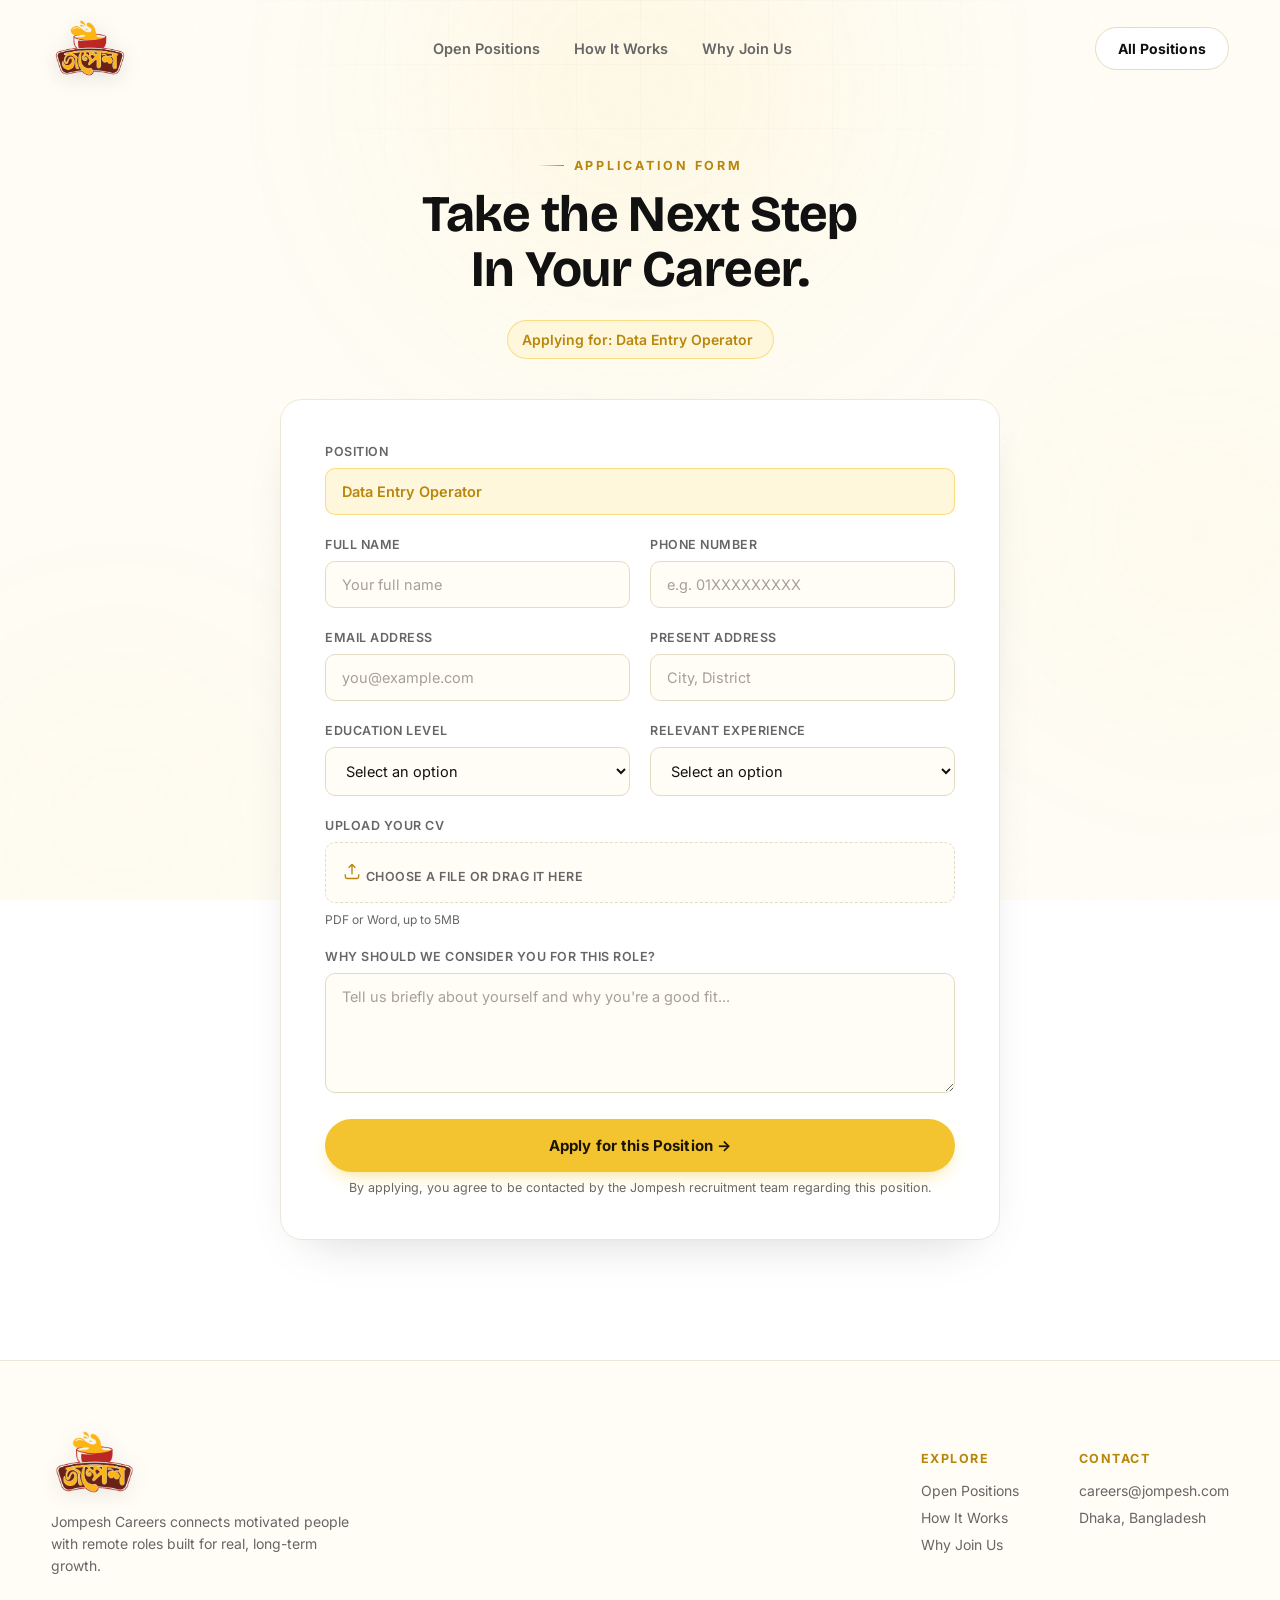
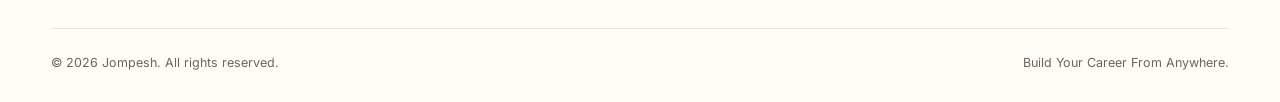
==== commit 4373d8ca: "Add files via upload" ====
--- a/apply.html
+++ b/apply.html
@@ -115,6 +115,19 @@
       </div>
 
       <div class="field">
+        <label for="cvUpload">Upload Your CV</label>
+        <div class="file-upload" id="fileUpload">
+          <input type="file" id="cvUpload" accept=".pdf,.doc,.docx" required>
+          <label for="cvUpload" class="file-upload-label">
+            <svg width="20" height="20" viewBox="0 0 24 24" fill="none" stroke="currentColor" stroke-width="1.6"><path d="M12 16V4M12 4l-4 4M12 4l4 4"/><path d="M4 16v3a2 2 0 0 0 2 2h12a2 2 0 0 0 2-2v-3"/></svg>
+            <span class="file-upload-text" id="fileUploadText">Choose a file or drag it here</span>
+          </label>
+          <span class="file-upload-hint">PDF or Word, up to 5MB</span>
+        </div>
+        <span class="field-error">Please upload your CV.</span>
+      </div>
+
+      <div class="field">
         <label for="message">Why should we consider you for this role?</label>
         <textarea id="message" placeholder="Tell us briefly about yourself and why you're a good fit..." required></textarea>
         <span class="field-error">Please share a short message.</span>
--- a/styles.css
+++ b/styles.css
@@ -4,25 +4,38 @@
 @import url('https://fonts.googleapis.com/css2?family=Bricolage+Grotesque:opsz,wght@12..96,400;12..96,500;12..96,600;12..96,700;12..96,800&family=Inter:wght@400;500;600;700&display=swap');
 
 :root{
-  /* Core palette — sampled directly from the Jompesh logo */
-  --gold: #fdb513;
-  --gold-soft: #ffd873;
-  --gold-dim: #b9860f;
-  --burgundy: #bc2625;
-  --burgundy-soft: #e0524f;
+  /* Core palette — clean yellow + white */
+  --gold: #F4C430;
+  --gold-soft: #FFD873;
+  --gold-dim: #C79A0F;
+  --gold-deep: #B8860B;
+
+  --bg: #FFFFFF;
+  --bg-soft: #FFFDF5;
+  --ink: #111111;
+  --ink-soft: #666666;
+  --line: #ECE7D8;
+  --line-strong: #E3DCC4;
+
+  --danger: #C0392B;
+  --danger-soft: #E0524F;
+
+  /* legacy aliases kept so nothing else needs renaming */
+  --near-black: #111111;
+  --near-black-2: #1c100a;
+  --cream: #111111;
+  --cream-dim: #666666;
+  --burgundy: #C0392B;
+  --burgundy-soft: #E0524F;
   --brown: #6a2216;
   --brown-deep: #4a1810;
-  --near-black: #150b08;
-  --near-black-2: #1c100a;
-  --cream: #f7eedd;
-  --cream-dim: #cbb99e;
 
   --font-display: 'Bricolage Grotesque', 'Inter', sans-serif;
   --font-body: 'Inter', sans-serif;
 
   --radius-sm: 10px;
   --radius-md: 16px;
-  --radius-lg: 26px;
+  --radius-lg: 22px;
 
   --ease: cubic-bezier(.22,1,.36,1);
 }
@@ -32,8 +45,8 @@
 
 body{
   margin: 0;
-  background: var(--near-black);
-  color: var(--cream);
+  background: var(--bg);
+  color: var(--ink);
   font-family: var(--font-body);
   -webkit-font-smoothing: antialiased;
   overflow-x: hidden;
@@ -44,29 +57,30 @@
 button{ font-family: inherit; cursor: pointer; }
 ul{ list-style: none; margin: 0; padding: 0; }
 
-::selection{ background: var(--gold); color: var(--near-black); }
+::selection{ background: var(--gold); color: var(--ink); }
 
 @media (prefers-reduced-motion: reduce){
   *{ animation-duration: 0.01ms !important; animation-iteration-count: 1 !important; transition-duration: 0.01ms !important; scroll-behavior: auto !important; }
 }
 
 /* ============================================================
-   Ambient cinematic background — shared across the site
+   Ambient background — shared across the site
+   Kept subtle and light: soft off-white wash + faint yellow glows
    ============================================================ */
 .scene-bg{
   position: fixed;
   inset: 0;
   z-index: -3;
-  background: var(--near-black);
+  background: var(--bg-soft);
   overflow: hidden;
 }
 .scene-bg::before{
-  /* grain */
+  /* grain — barely visible on light background */
   content: "";
   position: absolute;
   inset: -20%;
-  opacity: .05;
-  mix-blend-mode: overlay;
+  opacity: .02;
+  mix-blend-mode: multiply;
   background-image: url("data:image/svg+xml;utf8,<svg xmlns='http://www.w3.org/2000/svg' width='160' height='160'><filter id='n'><feTurbulence type='fractalNoise' baseFrequency='0.9' numOctaves='2' stitchTiles='stitch'/></filter><rect width='100%25' height='100%25' filter='url(%23n)'/></svg>");
   background-size: 220px;
 }
@@ -75,37 +89,37 @@
   position: absolute;
   inset: 0;
   background-image:
-    linear-gradient(rgba(253,181,19,.05) 1px, transparent 1px),
-    linear-gradient(90deg, rgba(253,181,19,.05) 1px, transparent 1px);
+    linear-gradient(rgba(17,17,17,.035) 1px, transparent 1px),
+    linear-gradient(90deg, rgba(17,17,17,.035) 1px, transparent 1px);
   background-size: 64px 64px;
   -webkit-mask-image: radial-gradient(ellipse 70% 55% at 50% 0%, #000 0%, transparent 70%);
           mask-image: radial-gradient(ellipse 70% 55% at 50% 0%, #000 0%, transparent 70%);
-  opacity: .5;
+  opacity: .6;
 }
 .glow-orb{
   position: absolute;
   border-radius: 50%;
-  filter: blur(90px);
-  opacity: .55;
+  filter: blur(110px);
+  opacity: .35;
   will-change: transform;
 }
 .glow-orb.gold{
   width: 620px; height: 620px;
   top: -220px; left: 50%;
   transform: translateX(-50%);
-  background: radial-gradient(circle, rgba(253,181,19,.55), transparent 70%);
+  background: radial-gradient(circle, rgba(244,196,48,.35), transparent 70%);
   animation: driftGold 22s ease-in-out infinite;
 }
 .glow-orb.burgundy{
   width: 520px; height: 520px;
   top: 30%; right: -180px;
-  background: radial-gradient(circle, rgba(188,38,37,.4), transparent 70%);
+  background: radial-gradient(circle, rgba(244,196,48,.18), transparent 70%);
   animation: driftBurgundy 26s ease-in-out infinite;
 }
 .glow-orb.brown{
   width: 480px; height: 480px;
   bottom: -160px; left: -120px;
-  background: radial-gradient(circle, rgba(106,34,22,.5), transparent 70%);
+  background: radial-gradient(circle, rgba(244,196,48,.14), transparent 70%);
   animation: driftBrown 30s ease-in-out infinite;
 }
 @keyframes driftGold{
@@ -138,12 +152,12 @@
   font-weight: 700;
   letter-spacing: .22em;
   text-transform: uppercase;
-  color: var(--gold);
+  color: var(--gold-deep);
 }
 .eyebrow::before{
   content: "";
   width: 26px; height: 1px;
-  background: linear-gradient(90deg, transparent, var(--gold));
+  background: linear-gradient(90deg, transparent, var(--gold-deep));
 }
 h1,h2,h3,h4{
   font-family: var(--font-display);
@@ -151,9 +165,10 @@
   line-height: 1.08;
   margin: 0;
   letter-spacing: -.01em;
+  color: var(--ink);
 }
 p{ margin: 0; }
-.text-muted{ color: var(--cream-dim); }
+.text-muted{ color: var(--ink-soft); }
 
 .reveal{
   opacity: 0;
@@ -178,28 +193,28 @@
   font-size: 15px;
   letter-spacing: .01em;
   border: 1px solid transparent;
-  transition: transform .35s var(--ease), box-shadow .35s var(--ease), background .35s var(--ease), border-color .35s var(--ease);
+  transition: transform .3s var(--ease), box-shadow .3s var(--ease), background .3s var(--ease), border-color .3s var(--ease), color .3s var(--ease);
   white-space: nowrap;
 }
 .btn-primary{
-  background: linear-gradient(180deg, var(--gold-soft), var(--gold));
-  color: #2a1503;
-  box-shadow: 0 10px 30px -8px rgba(253,181,19,.55);
+  background: var(--gold);
+  color: #1a1400;
+  box-shadow: 0 8px 20px -8px rgba(244,196,48,.65);
 }
 .btn-primary:hover{
-  transform: translateY(-3px);
-  box-shadow: 0 16px 38px -8px rgba(253,181,19,.75);
+  background: var(--gold-soft);
+  transform: translateY(-2px);
+  box-shadow: 0 12px 26px -8px rgba(244,196,48,.75);
 }
 .btn-ghost{
-  background: rgba(255,255,255,.03);
-  color: var(--cream);
-  border-color: rgba(253,181,19,.35);
-  backdrop-filter: blur(6px);
+  background: #FFFFFF;
+  color: var(--ink);
+  border-color: var(--line-strong);
 }
 .btn-ghost:hover{
-  transform: translateY(-3px);
+  transform: translateY(-2px);
   border-color: var(--gold);
-  background: rgba(253,181,19,.08);
+  background: var(--bg-soft);
 }
 .btn-block{ width: 100%; }
 .btn[disabled]{ opacity: .6; cursor: not-allowed; transform: none !important; }
@@ -212,14 +227,15 @@
   top: 0; left: 0; right: 0;
   z-index: 100;
   padding: 20px 0;
-  transition: background .4s var(--ease), padding .4s var(--ease), border-color .4s var(--ease), backdrop-filter .4s var(--ease);
+  transition: background .4s var(--ease), padding .4s var(--ease), border-color .4s var(--ease), backdrop-filter .4s var(--ease), box-shadow .4s var(--ease);
   border-bottom: 1px solid transparent;
 }
 .navbar.scrolled{
   padding: 12px 0;
-  background: rgba(21,11,8,.78);
+  background: rgba(255,255,255,.9);
   backdrop-filter: blur(16px) saturate(140%);
-  border-bottom: 1px solid rgba(253,181,19,.14);
+  border-bottom: 1px solid var(--line);
+  box-shadow: 0 4px 24px -12px rgba(17,17,17,.12);
 }
 .navbar .wrap{
   display: flex;
@@ -233,7 +249,7 @@
 }
 .brand .logo-frame{
   display: flex;
-  filter: drop-shadow(0 6px 14px rgba(0,0,0,.45));
+  filter: drop-shadow(0 4px 10px rgba(17,17,17,.12));
 }
 .brand .logo-frame img{ height: 56px; width: auto; display: block; }
 
@@ -245,11 +261,11 @@
 .nav-links a{
   font-size: 14.5px;
   font-weight: 600;
-  color: var(--cream-dim);
+  color: var(--ink-soft);
   transition: color .25s var(--ease);
   position: relative;
 }
-.nav-links a:hover{ color: var(--cream); }
+.nav-links a:hover{ color: var(--ink); }
 .nav-cta{ display: flex; align-items: center; gap: 16px; }
 .nav-cta .btn{ padding: 12px 22px; font-size: 14px; }
 
@@ -263,7 +279,7 @@
 }
 .hamburger span{
   width: 22px; height: 2px;
-  background: var(--cream);
+  background: var(--ink);
   border-radius: 2px;
   transition: transform .3s var(--ease), opacity .3s var(--ease);
 }
@@ -271,7 +287,7 @@
   position: fixed;
   inset: 0;
   z-index: 99;
-  background: rgba(15,9,6,.98);
+  background: rgba(255,255,255,.98);
   display: flex;
   flex-direction: column;
   align-items: center;
@@ -282,7 +298,7 @@
   transition: opacity .35s var(--ease);
 }
 .mobile-menu.open{ opacity: 1; pointer-events: auto; }
-.mobile-menu a{ font-size: 22px; font-weight: 700; font-family: var(--font-display); }
+.mobile-menu a{ font-size: 22px; font-weight: 700; font-family: var(--font-display); color: var(--ink); }
 .mobile-menu .btn{ margin-top: 10px; }
 
 /* ============================================================
@@ -305,16 +321,13 @@
   max-width: 16ch;
 }
 .hero h1 .accent{
-  background: linear-gradient(100deg, var(--gold-soft), var(--gold) 45%, var(--burgundy-soft));
-  -webkit-background-clip: text;
-  background-clip: text;
-  color: transparent;
+  color: var(--gold-deep);
 }
 .hero-sub{
   max-width: 56ch;
   font-size: 17.5px;
   line-height: 1.65;
-  color: var(--cream-dim);
+  color: var(--ink-soft);
 }
 .hero-actions{
   display: flex;
@@ -335,20 +348,20 @@
   display: block;
   font-family: var(--font-display);
   font-size: 26px;
-  color: var(--gold);
+  color: var(--gold-deep);
 }
 .hero-stats .stat span{
   font-size: 12.5px;
   letter-spacing: .06em;
   text-transform: uppercase;
-  color: var(--cream-dim);
+  color: var(--ink-soft);
 }
 .scroll-cue{
   position: absolute;
   bottom: 26px; left: 50%;
   transform: translateX(-50%);
   width: 26px; height: 42px;
-  border: 1.5px solid rgba(247,238,221,.35);
+  border: 1.5px solid var(--line-strong);
   border-radius: 20px;
   display: flex;
   justify-content: center;
@@ -379,7 +392,7 @@
   flex-wrap: wrap;
 }
 .section-head h2{ font-size: clamp(1.9rem, 3.4vw, 2.7rem); margin-top: 14px; }
-.section-head p{ max-width: 46ch; color: var(--cream-dim); font-size: 15.5px; }
+.section-head p{ max-width: 46ch; color: var(--ink-soft); font-size: 15.5px; }
 .section-pad{ padding: 100px 0; }
 
 /* ============================================================
@@ -394,24 +407,25 @@
   position: relative;
   border-radius: var(--radius-lg);
   padding: 32px 30px 30px;
-  background: linear-gradient(155deg, rgba(37,21,14,.9), rgba(21,11,8,.92));
-  border: 1px solid rgba(253,181,19,.14);
+  background: #FFFFFF;
+  border: 1px solid var(--line);
   overflow: hidden;
-  transition: transform .5s var(--ease), border-color .5s var(--ease), box-shadow .5s var(--ease);
+  box-shadow: 0 2px 10px -6px rgba(17,17,17,.06);
+  transition: transform .4s var(--ease), border-color .4s var(--ease), box-shadow .4s var(--ease);
 }
 .job-card::before{
   content: "";
   position: absolute; inset: 0;
-  background: radial-gradient(circle at 85% -10%, var(--accent-glow, rgba(253,181,19,.28)), transparent 55%);
-  opacity: .8;
+  background: radial-gradient(circle at 85% -10%, var(--accent-glow, rgba(244,196,48,.10)), transparent 55%);
+  opacity: 1;
   transition: opacity .5s var(--ease);
   pointer-events: none;
 }
-.job-card.burgundy-accent{ --accent-glow: rgba(188,38,37,.32); }
+.job-card.burgundy-accent{ --accent-glow: rgba(244,196,48,.16); }
 .job-card:hover{
-  transform: translateY(-8px);
-  border-color: rgba(253,181,19,.5);
-  box-shadow: 0 26px 50px -20px rgba(0,0,0,.65);
+  transform: translateY(-6px);
+  border-color: var(--gold);
+  box-shadow: 0 20px 40px -20px rgba(17,17,17,.18);
 }
 .job-card-top{
   display: flex;
@@ -428,25 +442,25 @@
   letter-spacing: .12em;
   padding: 6px 12px;
   border-radius: 999px;
-  background: rgba(253,181,19,.12);
-  border: 1px solid rgba(253,181,19,.4);
-  color: var(--gold-soft);
+  background: #FFF7DC;
+  border: 1px solid rgba(244,196,48,.5);
+  color: var(--gold-deep);
 }
 .badge::before{
   content: "";
   width: 6px; height: 6px;
   border-radius: 50%;
-  background: var(--gold);
-  box-shadow: 0 0 0 3px rgba(253,181,19,.25);
+  background: var(--gold-deep);
+  box-shadow: 0 0 0 3px rgba(244,196,48,.25);
 }
 .job-icon{
   width: 46px; height: 46px;
   border-radius: 12px;
   display: grid;
   place-items: center;
-  background: rgba(255,255,255,.03);
-  border: 1px solid rgba(253,181,19,.2);
-  color: var(--gold);
+  background: var(--bg-soft);
+  border: 1px solid var(--line);
+  color: var(--gold-deep);
 }
 .job-card h3{
   font-size: 24px;
@@ -458,14 +472,14 @@
   flex-wrap: wrap;
   margin: 14px 0 16px;
   font-size: 13.5px;
-  color: var(--cream-dim);
+  color: var(--ink-soft);
 }
 .job-meta span{ display: flex; align-items: center; gap: 7px; }
-.job-meta strong{ color: var(--cream); }
+.job-meta strong{ color: var(--ink); }
 .job-desc{
   font-size: 14.5px;
   line-height: 1.6;
-  color: var(--cream-dim);
+  color: var(--ink-soft);
   margin-bottom: 24px;
 }
 .job-card-actions{
@@ -485,22 +499,23 @@
 .why-card{
   padding: 30px 24px;
   border-radius: var(--radius-md);
-  background: rgba(255,255,255,.02);
-  border: 1px solid rgba(247,238,221,.08);
-  transition: border-color .4s var(--ease), transform .4s var(--ease), background .4s var(--ease);
+  background: #FFFFFF;
+  border: 1px solid var(--line);
+  transition: border-color .35s var(--ease), transform .35s var(--ease), background .35s var(--ease), box-shadow .35s var(--ease);
 }
 .why-card:hover{
-  transform: translateY(-6px);
-  border-color: rgba(253,181,19,.4);
-  background: rgba(253,181,19,.04);
+  transform: translateY(-5px);
+  border-color: var(--gold);
+  background: var(--bg-soft);
+  box-shadow: 0 16px 34px -22px rgba(17,17,17,.2);
 }
 .why-icon{
   width: 42px; height: 42px;
   margin-bottom: 20px;
-  color: var(--gold);
+  color: var(--gold-deep);
 }
 .why-card h4{ font-size: 16.5px; margin-bottom: 10px; letter-spacing: .01em; }
-.why-card p{ font-size: 14px; color: var(--cream-dim); line-height: 1.6; }
+.why-card p{ font-size: 14px; color: var(--ink-soft); line-height: 1.6; }
 
 /* ============================================================
    Process timeline
@@ -517,7 +532,7 @@
   position: absolute;
   top: 27px; left: 6%; right: 6%;
   height: 1px;
-  background: linear-gradient(90deg, transparent, rgba(253,181,19,.5), rgba(253,181,19,.5), transparent);
+  background: linear-gradient(90deg, transparent, rgba(244,196,48,.6), rgba(244,196,48,.6), transparent);
 }
 .tl-step{
   padding: 0 18px;
@@ -532,23 +547,24 @@
   font-family: var(--font-display);
   font-weight: 700;
   font-size: 18px;
-  color: var(--near-black);
-  background: linear-gradient(160deg, var(--gold-soft), var(--gold));
-  box-shadow: 0 0 0 6px var(--near-black), 0 8px 24px -6px rgba(253,181,19,.6);
+  color: #1a1400;
+  background: var(--gold);
+  box-shadow: 0 0 0 6px var(--bg), 0 6px 16px -6px rgba(244,196,48,.55);
   margin-bottom: 22px;
   position: relative;
   z-index: 2;
 }
 .tl-step h4{ font-size: 16.5px; margin-bottom: 8px; }
-.tl-step p{ font-size: 14px; color: var(--cream-dim); line-height: 1.6; }
+.tl-step p{ font-size: 14px; color: var(--ink-soft); line-height: 1.6; }
 
 /* ============================================================
    Footer
    ============================================================ */
 footer{
   padding: 70px 0 32px;
-  border-top: 1px solid rgba(253,181,19,.12);
+  border-top: 1px solid var(--line);
   margin-top: 40px;
+  background: var(--bg-soft);
 }
 .footer-top{
   display: flex;
@@ -560,35 +576,35 @@
 .footer-brand .logo-frame{
   display: inline-flex;
   margin-bottom: 18px;
-  filter: drop-shadow(0 6px 14px rgba(0,0,0,.4));
+  filter: drop-shadow(0 4px 10px rgba(17,17,17,.1));
 }
 .footer-brand .logo-frame img{ height: 62px; }
-.footer-brand p{ color: var(--cream-dim); font-size: 14px; max-width: 34ch; line-height: 1.6; }
+.footer-brand p{ color: var(--ink-soft); font-size: 14px; max-width: 34ch; line-height: 1.6; }
 .footer-cols{ display: flex; gap: 60px; flex-wrap: wrap; }
 .footer-col h5{
   font-size: 12.5px;
   letter-spacing: .12em;
   text-transform: uppercase;
-  color: var(--gold);
+  color: var(--gold-deep);
   margin-bottom: 16px;
 }
 .footer-col a, .footer-col p{
   display: block;
   font-size: 14px;
-  color: var(--cream-dim);
+  color: var(--ink-soft);
   margin-bottom: 10px;
   transition: color .25s var(--ease);
 }
-.footer-col a:hover{ color: var(--gold-soft); }
+.footer-col a:hover{ color: var(--gold-deep); }
 .footer-bottom{
   display: flex;
   justify-content: space-between;
   gap: 16px;
   flex-wrap: wrap;
   padding-top: 26px;
-  border-top: 1px solid rgba(247,238,221,.08);
+  border-top: 1px solid var(--line);
   font-size: 12.5px;
-  color: var(--cream-dim);
+  color: var(--ink-soft);
 }
 
 /* ============================================================
@@ -598,8 +614,8 @@
   position: fixed;
   inset: 0;
   z-index: 200;
-  background: rgba(10,6,4,.7);
-  backdrop-filter: blur(6px);
+  background: rgba(17,17,17,.45);
+  backdrop-filter: blur(4px);
   display: flex;
   align-items: flex-start;
   justify-content: center;
@@ -613,9 +629,9 @@
 .modal-panel{
   width: min(760px, 100%);
   border-radius: var(--radius-lg);
-  background: linear-gradient(165deg, #241209, #150b08 55%);
-  border: 1px solid rgba(253,181,19,.25);
-  box-shadow: 0 40px 90px -20px rgba(0,0,0,.7);
+  background: #FFFFFF;
+  border: 1px solid var(--line);
+  box-shadow: 0 30px 70px -20px rgba(17,17,17,.3);
   position: relative;
   overflow: hidden;
   transform: translateY(30px) scale(.98);
@@ -626,8 +642,7 @@
 .modal-panel::before{
   content: "";
   position: absolute; inset: 0;
-  background: radial-gradient(circle at 100% 0%, rgba(253,181,19,.22), transparent 55%),
-              radial-gradient(circle at 0% 100%, rgba(188,38,37,.22), transparent 55%);
+  background: radial-gradient(circle at 100% 0%, rgba(244,196,48,.12), transparent 55%);
   pointer-events: none;
 }
 .modal-close{
@@ -635,15 +650,15 @@
   top: 22px; right: 22px;
   width: 38px; height: 38px;
   border-radius: 50%;
-  border: 1px solid rgba(247,238,221,.2);
-  background: rgba(255,255,255,.04);
-  color: var(--cream);
+  border: 1px solid var(--line-strong);
+  background: #FFFFFF;
+  color: var(--ink);
   display: grid;
   place-items: center;
   z-index: 3;
-  transition: border-color .3s var(--ease), transform .3s var(--ease);
-}
-.modal-close:hover{ border-color: var(--gold); transform: rotate(90deg); }
+  transition: border-color .3s var(--ease), transform .3s var(--ease), background .3s var(--ease);
+}
+.modal-close:hover{ border-color: var(--gold); background: var(--bg-soft); transform: rotate(90deg); }
 .modal-body{ position: relative; z-index: 1; padding: 46px 42px 42px; }
 .modal-body .eyebrow{ margin-bottom: 16px; }
 .modal-body h2{ font-size: clamp(1.7rem, 3.4vw, 2.3rem); margin-bottom: 26px; max-width: 22ch; }
@@ -656,31 +671,31 @@
 .info-card{
   padding: 16px 16px;
   border-radius: var(--radius-sm);
-  background: rgba(255,255,255,.03);
-  border: 1px solid rgba(247,238,221,.09);
+  background: var(--bg-soft);
+  border: 1px solid var(--line);
 }
 .info-card span{
   display: block;
   font-size: 11px;
   letter-spacing: .08em;
   text-transform: uppercase;
-  color: var(--cream-dim);
+  color: var(--ink-soft);
   margin-bottom: 6px;
 }
-.info-card b{ font-size: 15px; font-family: var(--font-display); color: var(--gold-soft); }
+.info-card b{ font-size: 15px; font-family: var(--font-display); color: var(--gold-deep); }
 .modal-desc h4{
   font-size: 13px;
   letter-spacing: .1em;
   text-transform: uppercase;
-  color: var(--gold);
+  color: var(--gold-deep);
   margin: 26px 0 12px;
 }
-.modal-desc p{ font-size: 14.5px; line-height: 1.75; color: var(--cream-dim); margin-bottom: 6px; }
+.modal-desc p{ font-size: 14.5px; line-height: 1.75; color: var(--ink-soft); margin-bottom: 6px; }
 .modal-desc ul{ margin-top: 6px; }
 .modal-desc li{
   font-size: 14.5px;
   line-height: 1.7;
-  color: var(--cream-dim);
+  color: var(--ink-soft);
   padding-left: 20px;
   position: relative;
   margin-bottom: 8px;
@@ -690,7 +705,7 @@
   position: absolute; left: 0; top: 9px;
   width: 6px; height: 6px;
   border-radius: 50%;
-  background: var(--gold);
+  background: var(--gold-deep);
 }
 .modal-apply{
   margin-top: 34px;
@@ -713,15 +728,15 @@
   margin-top: 22px;
   padding: 10px 20px 10px 14px;
   border-radius: 999px;
-  background: rgba(253,181,19,.09);
-  border: 1px solid rgba(253,181,19,.35);
+  background: #FFF7DC;
+  border: 1px solid rgba(244,196,48,.5);
   font-size: 14px;
   font-weight: 600;
-  color: var(--gold-soft);
+  color: var(--gold-deep);
 }
 .applying-for .dot{
-  width: 8px; height: 8px; border-radius: 50%; background: var(--gold);
-  box-shadow: 0 0 0 4px rgba(253,181,19,.2);
+  width: 8px; height: 8px; border-radius: 50%; background: var(--gold-deep);
+  box-shadow: 0 0 0 4px rgba(244,196,48,.2);
 }
 
 .form-shell{
@@ -729,9 +744,9 @@
   margin: 0 auto 120px;
   padding: 44px;
   border-radius: var(--radius-lg);
-  background: linear-gradient(160deg, rgba(37,21,14,.85), rgba(21,11,8,.9));
-  border: 1px solid rgba(253,181,19,.16);
-  box-shadow: 0 30px 70px -30px rgba(0,0,0,.6);
+  background: #FFFFFF;
+  border: 1px solid var(--line);
+  box-shadow: 0 20px 50px -30px rgba(17,17,17,.25);
 }
 .form-row{ display: grid; grid-template-columns: 1fr 1fr; gap: 20px; }
 .field{ margin-bottom: 22px; }
@@ -741,7 +756,7 @@
   font-weight: 600;
   letter-spacing: .04em;
   text-transform: uppercase;
-  color: var(--cream-dim);
+  color: var(--ink-soft);
   margin-bottom: 9px;
 }
 .field input,
@@ -750,47 +765,95 @@
   width: 100%;
   padding: 14px 16px;
   border-radius: var(--radius-sm);
-  border: 1px solid rgba(247,238,221,.14);
-  background: rgba(0,0,0,.22);
-  color: var(--cream);
+  border: 1px solid var(--line-strong);
+  background: var(--bg-soft);
+  color: var(--ink);
   font-family: var(--font-body);
   font-size: 14.5px;
   transition: border-color .3s var(--ease), box-shadow .3s var(--ease), background .3s var(--ease);
 }
-.field input::placeholder, .field textarea::placeholder{ color: rgba(247,238,221,.32); }
+.field input::placeholder, .field textarea::placeholder{ color: #A6A196; }
 .field input:focus, .field select:focus, .field textarea:focus{
   outline: none;
   border-color: var(--gold);
-  background: rgba(0,0,0,.32);
-  box-shadow: 0 0 0 4px rgba(253,181,19,.14);
+  background: #FFFFFF;
+  box-shadow: 0 0 0 4px rgba(244,196,48,.18);
 }
 .field textarea{ resize: vertical; min-height: 120px; }
 .field.readonly input{
-  color: var(--gold-soft);
+  color: var(--gold-deep);
   font-weight: 600;
-  background: rgba(253,181,19,.06);
-  border-color: rgba(253,181,19,.3);
+  background: #FFF7DC;
+  border-color: rgba(244,196,48,.5);
   cursor: not-allowed;
+}
+/* ---- File upload (CV) ---- */
+.file-upload{
+  position: relative;
+}
+.file-upload input[type="file"]{
+  position: absolute;
+  inset: 0;
+  width: 100%;
+  height: 100%;
+  opacity: 0;
+  cursor: pointer;
+  z-index: 2;
+}
+.file-upload-label{
+  display: flex;
+  align-items: center;
+  gap: 12px;
+  width: 100%;
+  padding: 18px 16px;
+  border-radius: var(--radius-sm);
+  border: 1.5px dashed var(--line-strong);
+  background: var(--bg-soft);
+  color: var(--ink-soft);
+  font-size: 14.5px;
+  font-weight: 500;
+  transition: border-color .3s var(--ease), background .3s var(--ease), color .3s var(--ease);
+}
+.file-upload-label svg{ color: var(--gold-deep); flex-shrink: 0; }
+.file-upload:hover .file-upload-label,
+.file-upload.dragover .file-upload-label{
+  border-color: var(--gold);
+  background: #FFF9E8;
+  color: var(--ink);
+}
+.file-upload.has-file .file-upload-label{
+  border-style: solid;
+  border-color: rgba(244,196,48,.5);
+  background: #FFF7DC;
+  color: var(--gold-deep);
+  font-weight: 600;
+}
+.file-upload-hint{
+  display: block;
+  font-size: 12px;
+  color: var(--ink-soft);
+  margin-top: 8px;
 }
 .field-error{
   display: none;
   font-size: 12.5px;
-  color: var(--burgundy-soft);
+  color: var(--danger);
   margin-top: 8px;
   font-weight: 600;
 }
+.file-upload ~ .field-error{ margin-top: 8px; }
 .field.invalid input, .field.invalid select, .field.invalid textarea{
-  border-color: var(--burgundy);
-  box-shadow: 0 0 0 4px rgba(188,38,37,.14);
+  border-color: var(--danger);
+  box-shadow: 0 0 0 4px rgba(192,57,43,.12);
 }
 .field.invalid .field-error{ display: block; }
 .form-foot{
   margin-top: 8px;
   font-size: 12.5px;
-  color: var(--cream-dim);
+  color: var(--ink-soft);
   text-align: center;
 }
-.form-foot a{ color: var(--gold-soft); font-weight: 600; }
+.form-foot a{ color: var(--gold-deep); font-weight: 600; }
 
 /* ============================================================
    Responsive
